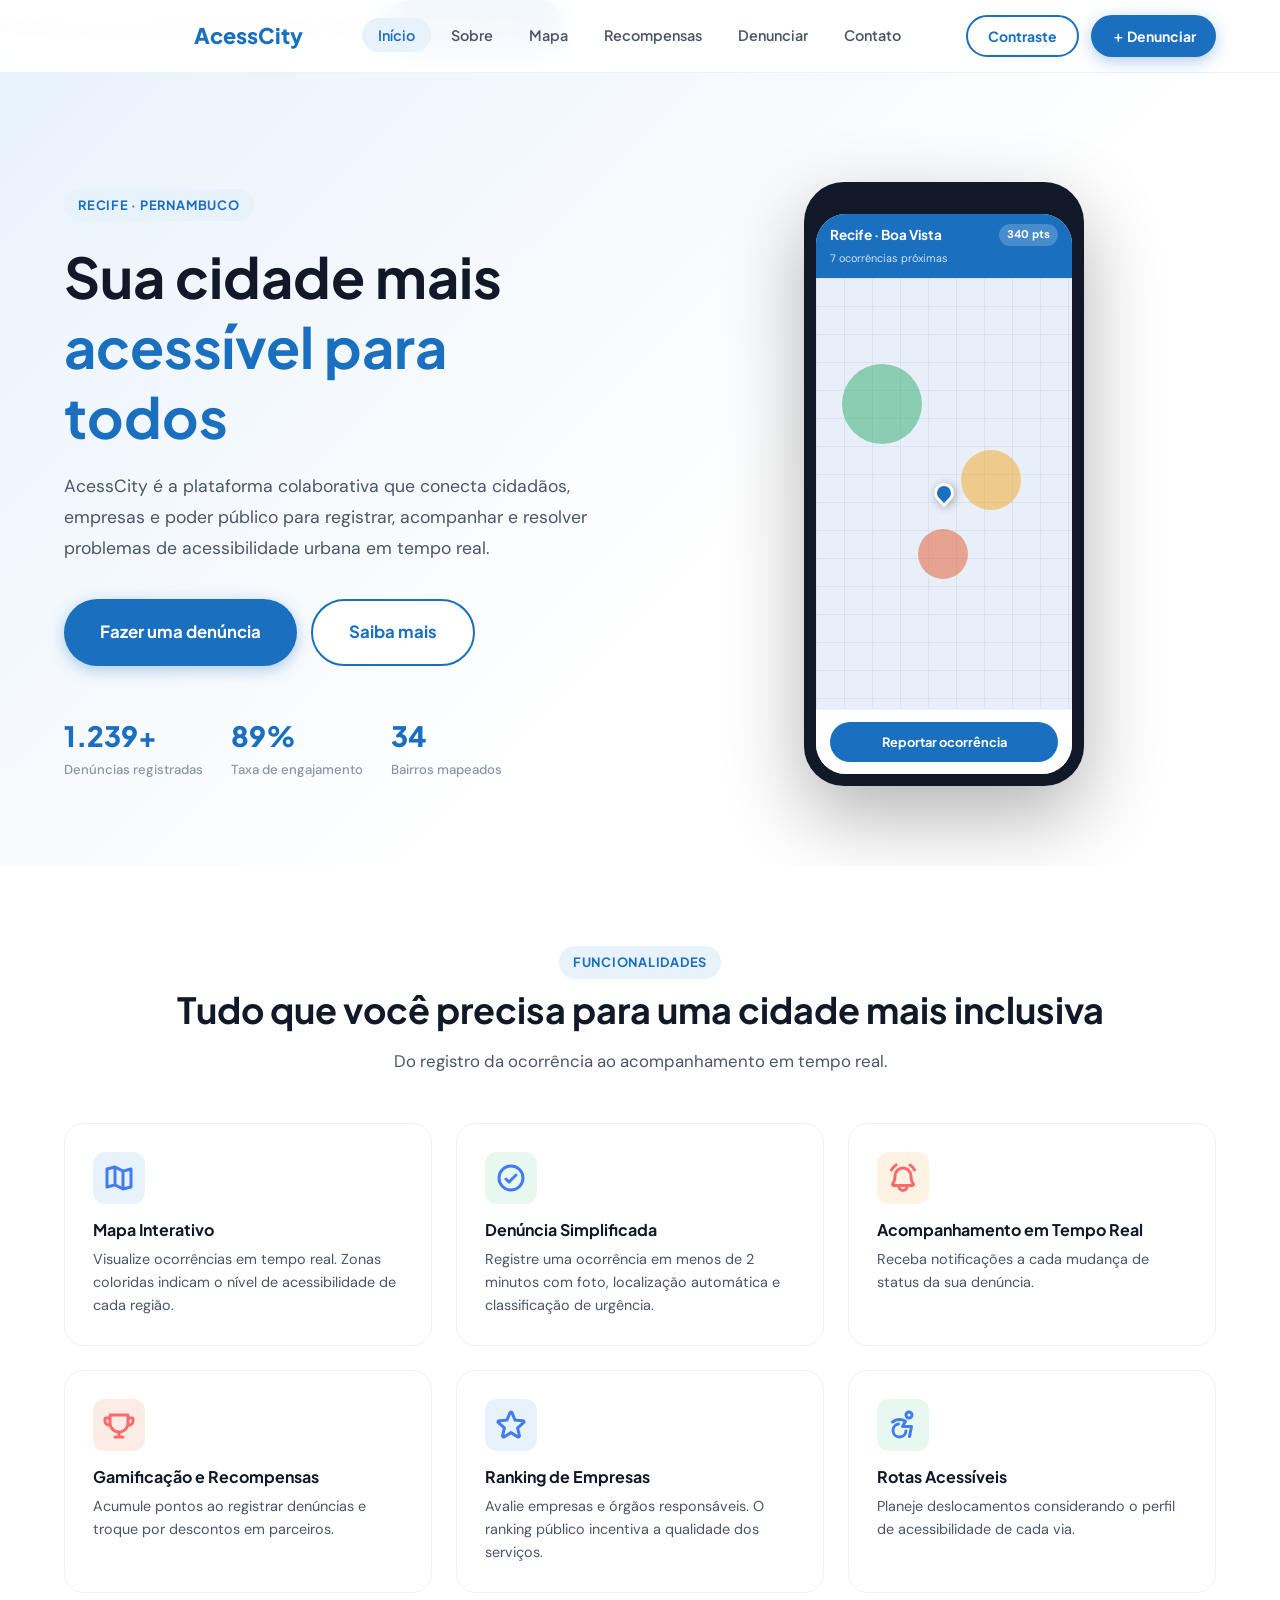
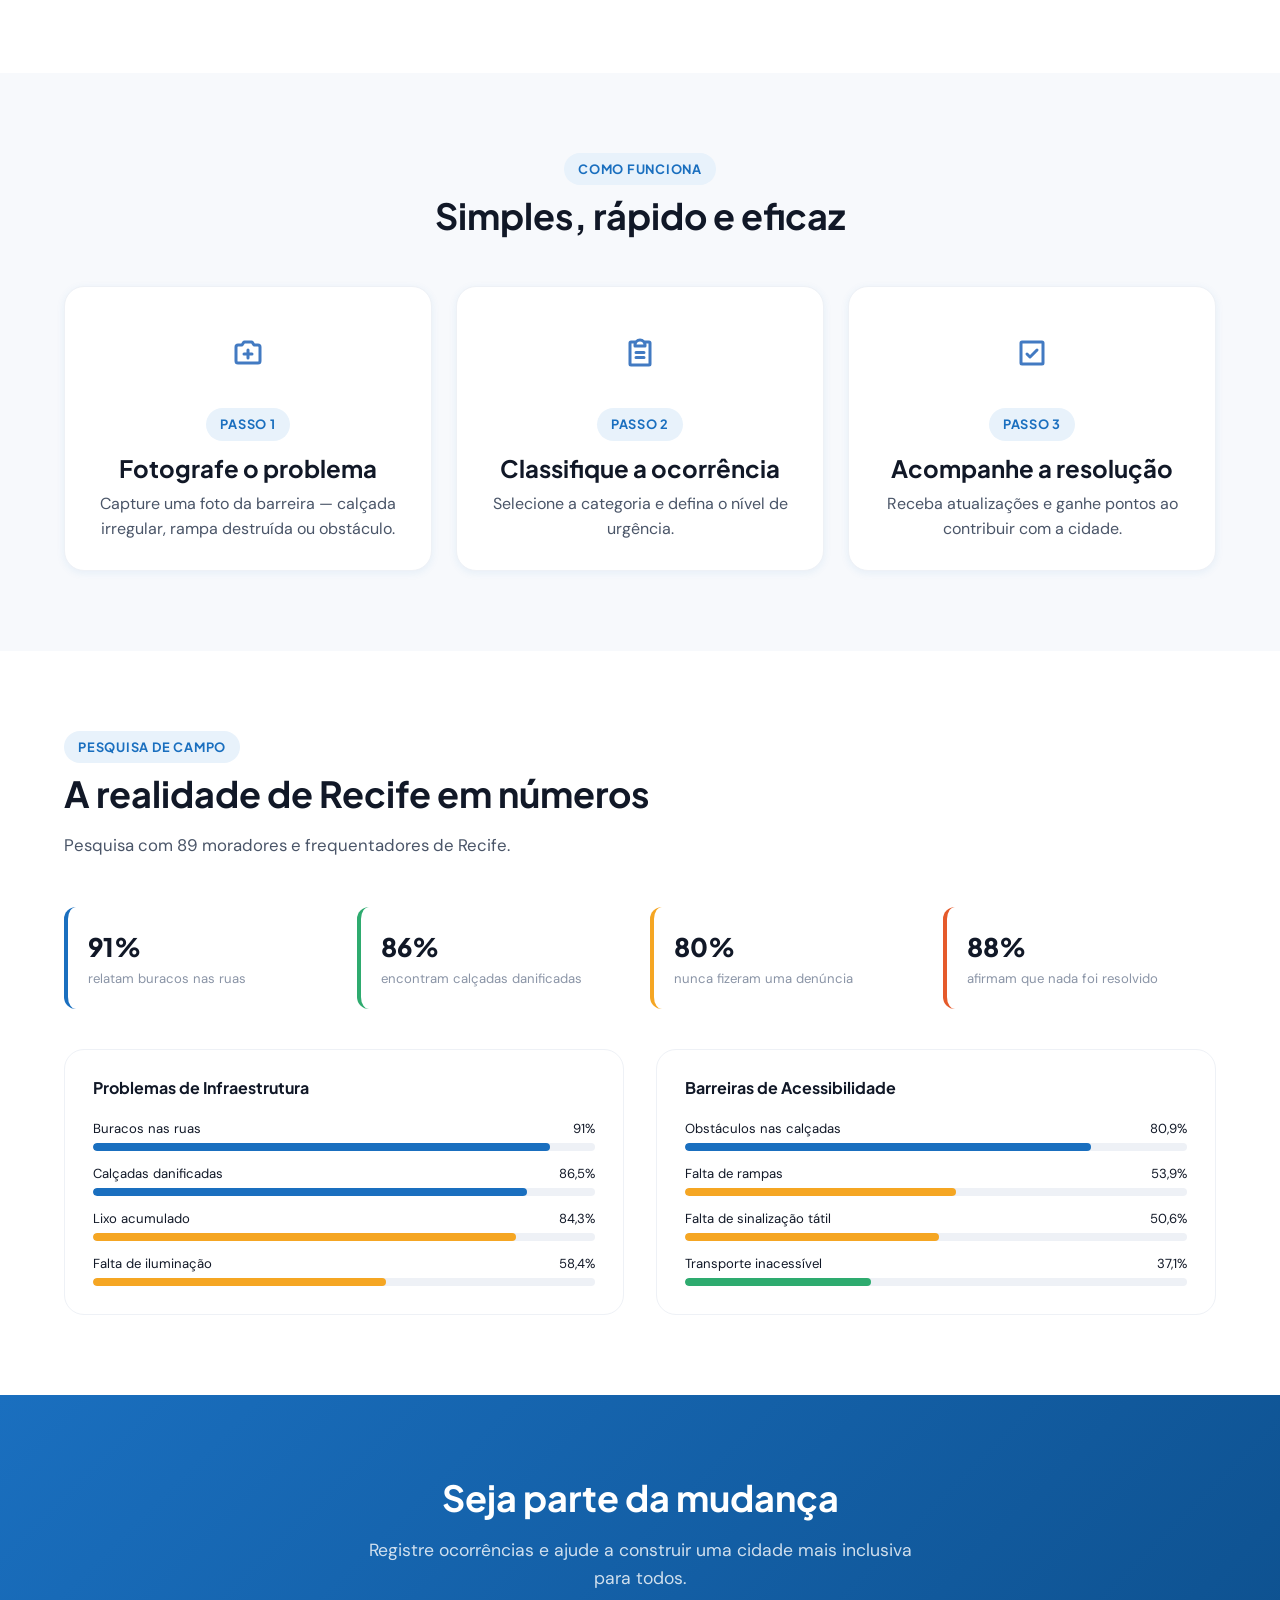
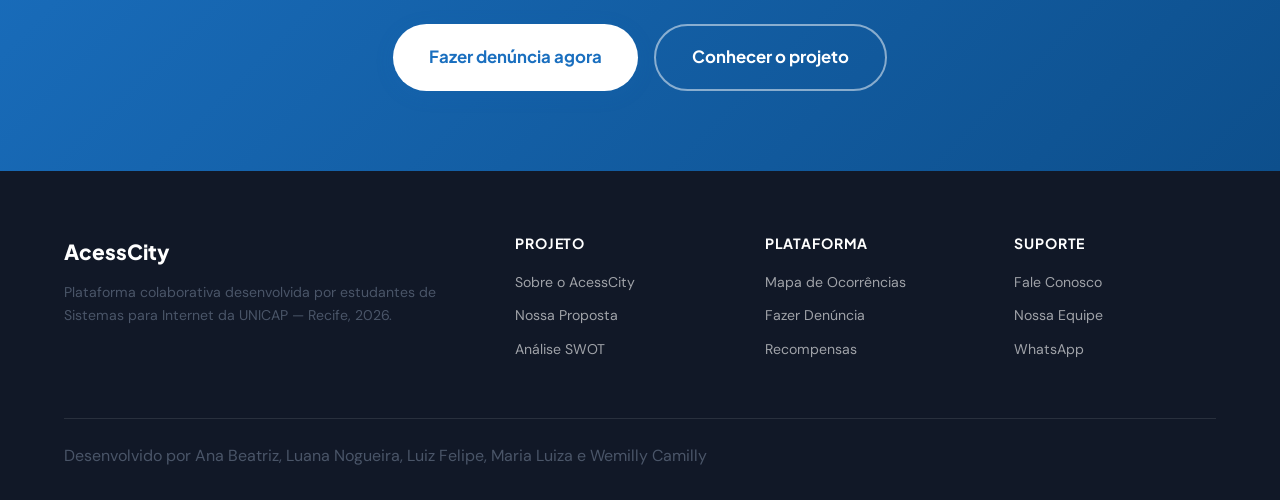
==== index.html @ bc9065c1 "Add files via upload" ====
<!DOCTYPE html>
<html lang="pt-BR">
<head>
  <meta charset="UTF-8" />
  <meta name="viewport" content="width=device-width, initial-scale=1.0" />
  <title>AcessCity – Acessibilidade Urbana Colaborativa</title>
  <link rel="stylesheet" href="style.css" />
</head>
<body>

<nav class="navbar">
  <div class="container navbar-inner">
    <a href="index.html" class="navbar-logo">
    <div class="logo-icon">
        <img src="imagens/logo.png" alt="Logo AcessCity">
    </div>
    AcessCity<span class="accent"></span>
</a>
    <ul class="navbar-nav">
      <li><a href="index.html" class="active">Início</a></li>
      <li><a href="sobre.html">Sobre</a></li>
      <li><a href="mapa.html">Mapa</a></li>
      <li><a href="recompensas.html">Recompensas</a></li>
      <li><a href="denuncia.html">Denunciar</a></li>
      <li><a href="contato.html">Contato</a></li>
    </ul>
    <div class="navbar-actions">
      <button id="btn-contraste" class="btn btn-secondary btn-sm">Contraste</button>
      <a href="denuncia.html" class="btn btn-primary btn-sm">＋ Denunciar</a>
    </div>
    <button class="navbar-toggle" aria-label="Abrir menu">
      <span></span><span></span><span></span>
    </button>
  </div>
</nav>

<nav class="mobile-menu">
  <a href="index.html"> Início</a>
  <a href="sobre.html">Sobre</a>
  <a href="mapa.html">Mapa</a>
  <a href="recompensas.html">Recompensas</a>
  <a href="denuncia.html">Denunciar</a>
  <a href="contato.html">Contato</a>
  <a href="denuncia.html" class="btn btn-primary">Denunciar agora</a>
</nav>

<main>

<!-- HERO -->
<section class="hero">
  <div class="container">
    <div class="hero-grid">
      <div class="hero-content animate-in">
        <span class="badge">Recife · Pernambuco</span>
        <h1>Sua cidade mais<br/><span class="highlight">acessível para todos</span></h1>
        <p>AcessCity é a plataforma colaborativa que conecta cidadãos, empresas e poder público para registrar, acompanhar e resolver problemas de acessibilidade urbana em tempo real.</p>
        <div class="hero-actions">
          <a href="denuncia.html" class="btn btn-primary btn-lg">Fazer uma denúncia</a>
          <a href="sobre.html" class="btn btn-secondary btn-lg">Saiba mais</a>
        </div>
        <div class="hero-stats">
          <div class="hero-stat">
            <div class="number" data-count="1240" data-suffix="+">0</div>
            <div class="label">Denúncias registradas</div>
          </div>
          <div class="hero-stat">
            <div class="number" data-count="89" data-suffix="%">0</div>
            <div class="label">Taxa de engajamento</div>
          </div>
          <div class="hero-stat">
            <div class="number" data-count="34">0</div>
            <div class="label">Bairros mapeados</div>
          </div>
        </div>
      </div>

      <div class="hero-visual animate-in delay-2">
        <div class="phone-mockup">
          <div class="phone-notch"></div>
          <div class="phone-screen">
            <div class="app-screen">
              <div class="app-topbar">
                <div class="app-topbar-row">
                  <span class="city"> Recife · Boa Vista</span>
                  <span class="app-points"> 340 pts</span>
                </div>
                <div style="font-size:0.68rem;opacity:0.8;margin-top:4px">7 ocorrências próximas</div>
              </div>
              <div class="app-map">
                <div class="map-grid"></div>
                <div class="map-zone zone-verde"></div>
                <div class="map-zone zone-ambar"></div>
                <div class="map-zone zone-laranja"></div>
                <div class="map-pin"></div>
              </div>
              <div class="app-bottom">
                <div class="report-btn-mini"> Reportar ocorrência</div>
              </div>
            </div>
          </div>
    </div>
  </div>
</section>

<!-- FUNCIONALIDADES -->
<section class="section">
  <div class="container">
    <div class="section-heading text-center">
      <span class="badge">Funcionalidades</span>
      <h2>Tudo que você precisa para uma cidade mais inclusiva</h2>
      <p>Do registro da ocorrência ao acompanhamento em tempo real.</p>
    </div>
    <div class="features-grid">
      <div class="feature-card">
        <div class="feature-icon"><svg xmlns="http://www.w3.org/2000/svg" width="32" height="32" fill="#427cf0" viewBox="0 0 256 256"><path d="M231.38,46.54a12,12,0,0,0-10.29-2.18L161.4,59.28l-60-30a12,12,0,0,0-8.28-.91l-64,16A12,12,0,0,0,20,56V200a12,12,0,0,0,14.91,11.64L94.6,196.72l60,30a12,12,0,0,0,8.28.91l64-16A12,12,0,0,0,236,200V56A12,12,0,0,0,231.38,46.54ZM108,59.42l40,20V196.58l-40-20Zm-64,6,40-10V174.63l-40,10ZM212,190.63l-40,10V81.37l40-10Z"></path></svg></div>
        <h4>Mapa Interativo</h4>
        <p>Visualize ocorrências em tempo real. Zonas coloridas indicam o nível de acessibilidade de cada região.</p>
      </div>
      <div class="feature-card">
        <div class="feature-icon verde"><svg xmlns="http://www.w3.org/2000/svg" width="32" height="32" fill="#427cf0" viewBox="0 0 256 256"><path d="M176.49,95.51a12,12,0,0,1,0,17l-56,56a12,12,0,0,1-17,0l-24-24a12,12,0,1,1,17-17L112,143l47.51-47.52A12,12,0,0,1,176.49,95.51ZM236,128A108,108,0,1,1,128,20,108.12,108.12,0,0,1,236,128Zm-24,0a84,84,0,1,0-84,84A84.09,84.09,0,0,0,212,128Z"></path></svg></div>
        <h4>Denúncia Simplificada</h4>
        <p>Registre uma ocorrência em menos de 2 minutos com foto, localização automática e classificação de urgência.</p>
      </div>
      <div class="feature-card">
        <div class="feature-icon ambar"><svg xmlns="http://www.w3.org/2000/svg" width="32" height="32" fill="#fb6a6a" viewBox="0 0 256 256"><path d="M225.81,74.65A11.86,11.86,0,0,1,220.3,76a12,12,0,0,1-10.67-6.47,90.1,90.1,0,0,0-32-35.38,12,12,0,1,1,12.8-20.29,115.25,115.25,0,0,1,40.54,44.62A12,12,0,0,1,225.81,74.65ZM46.37,69.53a90.1,90.1,0,0,1,32-35.38A12,12,0,1,0,65.6,13.86,115.25,115.25,0,0,0,25.06,58.48a12,12,0,0,0,5.13,16.17A11.86,11.86,0,0,0,35.7,76,12,12,0,0,0,46.37,69.53Zm173.51,98.35A20,20,0,0,1,204,200H171.81a44,44,0,0,1-87.62,0H52a20,20,0,0,1-15.91-32.12c7.17-9.33,15.73-26.62,15.88-55.94A76,76,0,0,1,204,112C204.15,141.26,212.71,158.55,219.88,167.88ZM147.6,200H108.4a20,20,0,0,0,39.2,0Zm48.74-24c-8.16-13-16.19-33.57-16.34-63.94A52,52,0,1,0,76,112c-.15,30.42-8.18,51-16.34,64Z"></path></svg></path></svg></div>
        <h4>Acompanhamento em Tempo Real</h4>
        <p>Receba notificações a cada mudança de status da sua denúncia.</p>
      </div>
      <div class="feature-card">
        <div class="feature-icon laranja"><svg xmlns="http://www.w3.org/2000/svg" width="32" height="32" fill="#fb6a6a" viewBox="0 0 256 256"><path d="M232,60H212V48a12,12,0,0,0-12-12H56A12,12,0,0,0,44,48V60H24A20,20,0,0,0,4,80V96a44.05,44.05,0,0,0,44,44h.77A84.18,84.18,0,0,0,116,195.15V212H96a12,12,0,0,0,0,24h64a12,12,0,0,0,0-24H140V195.11c30.94-4.51,56.53-26.2,67-55.11h1a44.05,44.05,0,0,0,44-44V80A20,20,0,0,0,232,60ZM28,96V84H44v28c0,1.21,0,2.41.09,3.61A20,20,0,0,1,28,96Zm160,15.1c0,33.33-26.71,60.65-59.54,60.9A60,60,0,0,1,68,112V60H188ZM228,96a20,20,0,0,1-16.12,19.62c.08-1.5.12-3,.12-4.52V84h16Z"></path></svg></div>
        <h4>Gamificação e Recompensas</h4>
        <p>Acumule pontos ao registrar denúncias e troque por descontos em parceiros.</p>
      </div>
      <div class="feature-card">
        <div class="feature-icon"><svg xmlns="http://www.w3.org/2000/svg" width="32" height="32" fill="#427cf0" viewBox="0 0 256 256"><path d="M243,96a20.33,20.33,0,0,0-17.74-14l-56.59-4.57L146.83,24.62a20.36,20.36,0,0,0-37.66,0L87.35,77.44,30.76,82A20.45,20.45,0,0,0,19.1,117.88l43.18,37.24-13.2,55.7A20.37,20.37,0,0,0,79.57,233L128,203.19,176.43,233a20.39,20.39,0,0,0,30.49-22.15l-13.2-55.7,43.18-37.24A20.43,20.43,0,0,0,243,96ZM172.53,141.7a12,12,0,0,0-3.84,11.86L181.58,208l-47.29-29.08a12,12,0,0,0-12.58,0L74.42,208l12.89-54.4a12,12,0,0,0-3.84-11.86L41.2,105.24l55.4-4.47a12,12,0,0,0,10.13-7.38L128,41.89l21.27,51.5a12,12,0,0,0,10.13,7.38l55.4,4.47Z"></path></svg></div>
        <h4>Ranking de Empresas</h4>
        <p>Avalie empresas e órgãos responsáveis. O ranking público incentiva a qualidade dos serviços.</p>
      </div>
      <div class="feature-card">
        <div class="feature-icon verde"><svg xmlns="http://www.w3.org/2000/svg" width="32" height="32" fill="#427cf0" viewBox="0 0 256 256"><path d="M176,84a36,36,0,1,0-36-36A36,36,0,0,0,176,84Zm0-48a12,12,0,1,1-12,12A12,12,0,0,1,176,36Zm29.28,96.39a12,12,0,0,1,2.49,10l-16,80A12,12,0,0,1,180,232a11.87,11.87,0,0,1-2.36-.23,12,12,0,0,1-9.42-14.12L181.36,152H124a12,12,0,0,1-10.4-18l17.92-31.2a76.1,76.1,0,0,0-79.88,10.55A12,12,0,0,1,36.36,94.86a100,100,0,0,1,118.19-6.68,12,12,0,0,1,3.85,16L144.74,128H196A12,12,0,0,1,205.28,132.39Zm-41.47,44.52a64,64,0,1,1-73.64-68.16,12,12,0,0,1,3.66,23.72,40,40,0,1,0,46.05,42.62,12,12,0,1,1,23.93,1.82Z"></path></svg></div>
        <h4>Rotas Acessíveis</h4>
        <p>Planeje deslocamentos considerando o perfil de acessibilidade de cada via.</p>
      </div>
    </div>
  </div>
</section>

<!-- COMO FUNCIONA -->
<section class="section" style="background:var(--cinza-100)">
  <div class="container">
    <div class="section-heading text-center">
      <span class="badge">Como funciona</span>
      <h2>Simples, rápido e eficaz</h2>
    </div>
    <div class="features-grid">
      <div class="card text-center">
        <div style="font-size:3rem;margin-bottom:16px"><svg xmlns="http://www.w3.org/2000/svg" width="32" height="32" fill="#427ac2" viewBox="0 0 256 256"><path d="M172,136a12,12,0,0,1-12,12H140v20a12,12,0,0,1-24,0V148H96a12,12,0,0,1,0-24h20V104a12,12,0,0,1,24,0v20h20A12,12,0,0,1,172,136Zm64-56V192a28,28,0,0,1-28,28H48a28,28,0,0,1-28-28V80A28,28,0,0,1,48,52H73.58L83.64,36.91A20,20,0,0,1,100.28,28h55.44a20,20,0,0,1,16.64,8.91L182.42,52H208A28,28,0,0,1,236,80Zm-24,0a4,4,0,0,0-4-4H176a12,12,0,0,1-10-5.34L153.58,52H102.42L90,70.66A12,12,0,0,1,80,76H48a4,4,0,0,0-4,4V192a4,4,0,0,0,4,4H208a4,4,0,0,0,4-4Z"></path></svg></div>
        <div class="badge" style="margin-bottom:12px">Passo 1</div>
        <h3>Fotografe o problema</h3>
        <p style="margin-top:8px">Capture uma foto da barreira — calçada irregular, rampa destruída ou obstáculo.</p>
      </div>
      <div class="card text-center">
        <div style="font-size:3rem;margin-bottom:16px"><svg xmlns="http://www.w3.org/2000/svg" width="32" height="32" fill="#427ac2" viewBox="0 0 256 256"><path d="M172,164a12,12,0,0,1-12,12H96a12,12,0,0,1,0-24h64A12,12,0,0,1,172,164Zm-12-52H96a12,12,0,0,0,0,24h64a12,12,0,0,0,0-24Zm60-64V216a20,20,0,0,1-20,20H56a20,20,0,0,1-20-20V48A20,20,0,0,1,56,28H90.53a51.88,51.88,0,0,1,74.94,0H200A20,20,0,0,1,220,48ZM100.29,60h55.42a28,28,0,0,0-55.42,0ZM196,52H178.59A52.13,52.13,0,0,1,180,64v8a12,12,0,0,1-12,12H88A12,12,0,0,1,76,72V64a52.13,52.13,0,0,1,1.41-12H60V212H196Z"></path></svg></div>
        <div class="badge" style="margin-bottom:12px">Passo 2</div>
        <h3>Classifique a ocorrência</h3>
        <p style="margin-top:8px">Selecione a categoria e defina o nível de urgência.</p>
      </div>
      <div class="card text-center">
        <div style="font-size:3rem;margin-bottom:16px"><svg xmlns="http://www.w3.org/2000/svg" width="32" height="32" fill="#427ac2" viewBox="0 0 256 256"><path d="M79.51,144.49a12,12,0,1,1,17-17L112,143l47.51-47.52a12,12,0,0,1,17,17l-56,56a12,12,0,0,1-17,0ZM228,48V208a20,20,0,0,1-20,20H48a20,20,0,0,1-20-20V48A20,20,0,0,1,48,28H208A20,20,0,0,1,228,48Zm-24,4H52V204H204Z"></path></svg></div>
        <div class="badge" style="margin-bottom:12px">Passo 3</div>
        <h3>Acompanhe a resolução</h3>
        <p style="margin-top:8px">Receba atualizações e ganhe pontos ao contribuir com a cidade.</p>
      </div>
    </div>
  </div>
</section>

<!-- ESTATÍSTICAS -->
<section class="section">
  <div class="container">
    <div class="section-heading">
      <span class="badge">Pesquisa de Campo</span>
      <h2>A realidade de Recife em números</h2>
      <p>Pesquisa com 89 moradores e frequentadores de Recife.</p>
    </div>
    <div style="display:grid;grid-template-columns:repeat(4,1fr);gap:20px;margin-bottom:40px">
      <div class="stat-card"><div class="num" data-count="91" data-suffix="%">0%</div><div class="desc">relatam buracos nas ruas</div></div>
      <div class="stat-card verde"><div class="num" data-count="86" data-suffix="%">0%</div><div class="desc">encontram calçadas danificadas</div></div>
      <div class="stat-card ambar"><div class="num" data-count="80" data-suffix="%">0%</div><div class="desc">nunca fizeram uma denúncia</div></div>
      <div class="stat-card laranja"><div class="num" data-count="88" data-suffix="%">0%</div><div class="desc">afirmam que nada foi resolvido</div></div>
    </div>
    <div class="dados-grid">
      <div class="dados-card">
        <h4>Problemas de Infraestrutura</h4>
        <div class="bar-chart">
          <div class="bar-item"><div class="bar-label"><span>Buracos nas ruas</span><span>91%</span></div><div class="progress-bar"><div class="progress-fill" data-width="91%" style="width:0"></div></div></div>
          <div class="bar-item"><div class="bar-label"><span>Calçadas danificadas</span><span>86,5%</span></div><div class="progress-bar"><div class="progress-fill" data-width="86.5%" style="width:0"></div></div></div>
          <div class="bar-item"><div class="bar-label"><span>Lixo acumulado</span><span>84,3%</span></div><div class="progress-bar"><div class="progress-fill progress-fill-ambar" data-width="84.3%" style="width:0"></div></div></div>
          <div class="bar-item"><div class="bar-label"><span>Falta de iluminação</span><span>58,4%</span></div><div class="progress-bar"><div class="progress-fill progress-fill-ambar" data-width="58.4%" style="width:0"></div></div></div>
        </div>
      </div>
      <div class="dados-card">
        <h4>Barreiras de Acessibilidade</h4>
        <div class="bar-chart">
          <div class="bar-item"><div class="bar-label"><span>Obstáculos nas calçadas</span><span>80,9%</span></div><div class="progress-bar"><div class="progress-fill" data-width="80.9%" style="width:0"></div></div></div>
          <div class="bar-item"><div class="bar-label"><span>Falta de rampas</span><span>53,9%</span></div><div class="progress-bar"><div class="progress-fill progress-fill-ambar" data-width="53.9%" style="width:0"></div></div></div>
          <div class="bar-item"><div class="bar-label"><span>Falta de sinalização tátil</span><span>50,6%</span></div><div class="progress-bar"><div class="progress-fill progress-fill-ambar" data-width="50.6%" style="width:0"></div></div></div>
          <div class="bar-item"><div class="bar-label"><span>Transporte inacessível</span><span>37,1%</span></div><div class="progress-bar"><div class="progress-fill progress-fill-verde" data-width="37.1%" style="width:0"></div></div></div>
        </div>
      </div>
    </div>
  </div>
</section>


<!-- CTA -->
<section class="section" style="background:linear-gradient(135deg,var(--azul-primario),var(--azul-escuro));color:var(--branco)">
  <div class="container text-center">
    <h2 style="color:var(--branco);margin-bottom:16px">Seja parte da mudança</h2>
    <p style="color:rgba(255,255,255,0.8);font-size:1.1rem;max-width:560px;margin:0 auto 32px">Registre ocorrências e ajude a construir uma cidade mais inclusiva para todos.</p>
    <div style="display:flex;gap:16px;justify-content:center;flex-wrap:wrap">
      <a href="denuncia.html" class="btn btn-white btn-lg">Fazer denúncia agora</a>
      <a href="sobre.html" class="btn btn-lg" style="border:2px solid rgba(255,255,255,0.5);color:var(--branco)">Conhecer o projeto</a>
    </div>
  </div>
</section>

</main>

<footer class="footer">
  <div class="container">
    <div class="footer-grid">
     <div class="footer-brand">
  <div class="footer-logo">
    AcessCity
  </div>
  <p>Plataforma colaborativa desenvolvida por estudantes de Sistemas para Internet da UNICAP — Recife, 2026.</p>
</div>
      <nav class="footer-col"><h5>Projeto</h5><ul>
        <li><a href="sobre.html">Sobre o AcessCity</a></li>
        <li><a href="sobre.html#proposta">Nossa Proposta</a></li>
        <li><a href="sobre.html#swot">Análise SWOT</a></li>
      </ul></nav>
      <nav class="footer-col"><h5>Plataforma</h5><ul>
        <li><a href="mapa.html">Mapa de Ocorrências</a></li>
        <li><a href="denuncia.html">Fazer Denúncia</a></li>
        <li><a href="recompensas.html">Recompensas</a></li>
      </ul></nav>
      <nav class="footer-col"><h5>Suporte</h5><ul>
        <li><a href="contato.html">Fale Conosco</a></li>
        <li><a href="contato.html#equipe">Nossa Equipe</a></li>
        <li><a href="https://wa.me/5581999999999" target="_blank">WhatsApp</a></li>
      </ul></nav>
    </div>
    <div class="footer-bottom">
          <p>Desenvolvido por Ana Beatriz, Luana Nogueira, Luiz Felipe, Maria Luiza e Wemilly Camilly</p>
    </div>
  </div>
</footer>

<button class="scroll-top">↑</button>
<script src="script.js"></script>
</body>
</html>
---- style.css ----
/* AcessCity */

@import url('https://fonts.googleapis.com/css2?family=Plus+Jakarta+Sans:wght@400;500;600;700;800&family=DM+Sans:wght@400;500;600&display=swap');

:root {
  --azul-primario: #1A6FBF;
  --azul-escuro: #0D4F8C;
  --azul-claro: #3B8FD9;
  --azul-suave: #E8F2FB;
  --verde: #2EAB6F;
  --verde-claro: #E8F7F0;
  --ambar: #F5A623;
  --ambar-claro: #FEF3E2;
  --laranja: #E55A2B;
  --laranja-claro: #FDECE6;
  --vermelho: #D63B3B;
  --branco: #FFFFFF;
  --cinza-100: #F7F9FC;
  --cinza-200: #EEF1F6;
  --cinza-300: #D8DDE7;
  --cinza-500: #8A94A6;
  --cinza-700: #4A5568;
  --preto: #111827;
  --fonte-titulo: 'Plus Jakarta Sans', sans-serif;
  --fonte-corpo: 'DM Sans', sans-serif;
  --sombra-sm: 0 2px 8px rgba(26,111,191,0.08);
  --sombra-md: 0 4px 20px rgba(26,111,191,0.12);
  --sombra-lg: 0 8px 40px rgba(26,111,191,0.16);
  --radius-sm: 8px;
  --radius-md: 12px;
  --radius-lg: 20px;
  --radius-xl: 28px;
  --radius-full: 9999px;
  --trans: 0.25s cubic-bezier(0.4,0,0.2,1);
}

*, *::before, *::after { margin: 0; padding: 0; box-sizing: border-box; }
html { scroll-behavior: smooth; font-size: 16px; }
body { font-family: var(--fonte-corpo); color: var(--preto); background: var(--branco); line-height: 1.6; overflow-x: hidden; }
a { text-decoration: none; color: inherit; }
ul, ol { list-style: none; }
img { max-width: 100%; display: block; }
button { cursor: pointer; font-family: inherit; border: none; background: none; }
input, textarea, select { font-family: inherit; }

.container { width: 100%; max-width: 1200px; margin: 0 auto; padding: 0 24px; }
.section { padding: 80px 0; }
.text-center { text-align: center; }

h1,h2,h3,h4,h5 { font-family: var(--fonte-titulo); font-weight: 700; line-height: 1.25; }
h1 { font-size: clamp(2rem, 5vw, 3.5rem); }
h2 { font-size: clamp(1.5rem, 3vw, 2.25rem); }
h3 { font-size: clamp(1.1rem, 2vw, 1.5rem); }
p { font-size: 1rem; color: var(--cinza-700); }

.badge {
  display: inline-flex; align-items: center; gap: 6px;
  padding: 6px 14px;
  background: var(--azul-suave); color: var(--azul-primario);
  font-family: var(--fonte-titulo); font-size: 0.8rem; font-weight: 700;
  border-radius: var(--radius-full);
  text-transform: uppercase; letter-spacing: 0.06em;
}

/* ── BOTÕES ── */
.btn {
  display: inline-flex; align-items: center; justify-content: center; gap: 8px;
  padding: 14px 28px;
  font-family: var(--fonte-titulo); font-size: 0.95rem; font-weight: 700;
  border-radius: var(--radius-full);
  transition: var(--trans);
  position: relative; overflow: hidden;
}
.btn:active { transform: scale(0.97); }

.btn-primary { background: var(--azul-primario); color: var(--branco); box-shadow: 0 4px 16px rgba(26,111,191,0.35); }
.btn-primary:hover { background: var(--azul-escuro); box-shadow: 0 6px 24px rgba(26,111,191,0.45); transform: translateY(-2px); }
.btn-secondary { background: var(--branco); color: var(--azul-primario); border: 2px solid var(--azul-primario); }
.btn-secondary:hover { background: var(--azul-suave); transform: translateY(-2px); }
.btn-white { background: var(--branco); color: var(--azul-primario); box-shadow: var(--sombra-md); }
.btn-white:hover { background: var(--azul-suave); transform: translateY(-2px); }
.btn-sm { padding: 10px 20px; font-size: 0.875rem; }
.btn-lg { padding: 18px 36px; font-size: 1.05rem; }

/* ── CARDS ── */
.card {
  background: var(--branco); border-radius: var(--radius-lg);
  border: 1.5px solid var(--cinza-200); box-shadow: var(--sombra-sm);
  padding: 28px; transition: var(--trans);
}
.card:hover { border-color: var(--azul-claro); box-shadow: var(--sombra-md); transform: translateY(-4px); }

/* ── STATUS BADGES ── */
.status-badge { display: inline-flex; align-items: center; gap: 6px; padding: 4px 12px; border-radius: var(--radius-full); font-size: 0.8rem; font-weight: 600; }
.status-verde { background: var(--verde-claro); color: var(--verde); }
.status-ambar { background: var(--ambar-claro); color: var(--ambar); }
.status-laranja { background: var(--laranja-claro); color: var(--laranja); }
.status-azul { background: var(--azul-suave); color: var(--azul-primario); }

/* ── PROGRESS BAR ── */
.progress-bar { height: 8px; background: var(--cinza-200); border-radius: var(--radius-full); overflow: hidden; }
.progress-fill { height: 100%; background: var(--azul-primario); border-radius: var(--radius-full); transition: width 1s ease; }
.progress-fill-verde { background: var(--verde); }
.progress-fill-ambar { background: var(--ambar); }

.section-heading { margin-bottom: 48px; }
.section-heading h2 { margin: 8px 0 16px; }
.section-heading p { font-size: 1.05rem; max-width: 600px; }
.section-heading.text-center p { margin: 0 auto; }

.divider { height: 2px; background: var(--cinza-200); border-radius: var(--radius-full); margin: 32px 0; }

/* ── NAVBAR ── */
.navbar {
  position: fixed; top: 0; left: 0; right: 0; z-index: 1000;
  background: rgba(255,255,255,0.95); backdrop-filter: blur(12px);
  border-bottom: 1.5px solid var(--cinza-200); transition: var(--trans);
}
.navbar.scrolled { box-shadow: var(--sombra-md); }
.navbar-inner { display: flex; align-items: center; justify-content: space-between; height: 72px; }
.navbar-logo { display: flex; align-items: center; gap: 10px; font-family: var(--fonte-titulo); font-size: 1.35rem; font-weight: 800; color: var(--azul-primario); }
.navbar-logo .logo-icon { width: 120px; height: 120px; background: none; border-radius: 0; display: flex; align-items: center; justify-content: center; color: var(--branco); font-size: 1.1rem; }
.navbar-nav { display: flex; align-items: center; gap: 4px; }
.navbar-nav a { padding: 8px 16px; font-family: var(--fonte-titulo); font-size: 0.9rem; font-weight: 600; color: var(--cinza-700); border-radius: var(--radius-full); transition: var(--trans); }
.navbar-nav a:hover, .navbar-nav a.active { background: var(--azul-suave); color: var(--azul-primario); }
.navbar-actions { display: flex; align-items: center; gap: 12px; }
.navbar-toggle { display: none; flex-direction: column; gap: 5px; padding: 8px; cursor: pointer; }
.navbar-toggle span { width: 24px; height: 2px; background: var(--cinza-700); border-radius: 2px; transition: var(--trans); }

/* ── HERO ── */
.hero {
  padding-top: 130px; padding-bottom: 80px;
  background: linear-gradient(135deg, var(--azul-suave) 0%, var(--branco) 60%);
  position: relative; overflow: hidden;
}
.hero-grid { display: grid; grid-template-columns: 1fr 1fr; gap: 64px; align-items: center; }
.hero-content .badge { margin-bottom: 20px; }
.hero-content h1 { margin-bottom: 20px; }
.hero-content h1 .highlight { color: var(--azul-primario); }
.hero-content p { font-size: 1.1rem; line-height: 1.75; margin-bottom: 36px; }
.hero-actions { display: flex; gap: 14px; flex-wrap: wrap; }
.hero-stats { display: flex; gap: 28px; margin-top: 48px; }
.hero-stat .number { font-family: var(--fonte-titulo); font-size: 1.75rem; font-weight: 800; color: var(--azul-primario); }
.hero-stat .label { font-size: 0.82rem; color: var(--cinza-500); font-weight: 500; }
.hero-visual { display: flex; justify-content: center; position: relative; }

/* ── PHONE MOCKUP ── */
.phone-mockup { width: 280px; background: var(--preto); border-radius: 40px; padding: 12px; box-shadow: 0 30px 80px rgba(0,0,0,0.3); }
.phone-screen { background: var(--cinza-100); border-radius: 30px; overflow: hidden; height: 560px; }
.phone-notch { width: 80px; height: 20px; background: var(--preto); border-radius: 0 0 14px 14px; margin: 0 auto; }
.app-screen { height: 100%; display: flex; flex-direction: column; }
.app-topbar { background: var(--azul-primario); padding: 10px 14px; color: var(--branco); }
.app-topbar-row { display: flex; justify-content: space-between; align-items: center; font-size: 0.7rem; }
.app-topbar .city { font-family: var(--fonte-titulo); font-weight: 700; font-size: 0.85rem; }
.app-points { background: rgba(255,255,255,0.2); border-radius: var(--radius-full); padding: 2px 8px; font-size: 0.7rem; font-weight: 700; }
.app-map { flex: 1; background: #e8eff8; position: relative; overflow: hidden; }
.map-grid { position: absolute; inset: 0; background-image: linear-gradient(rgba(200,215,235,0.5) 1px, transparent 1px), linear-gradient(90deg, rgba(200,215,235,0.5) 1px, transparent 1px); background-size: 28px 28px; }
.map-zone { position: absolute; border-radius: 50%; opacity: 0.5; }
.zone-verde { background: var(--verde); width: 80px; height: 80px; top: 20%; left: 10%; }
.zone-ambar { background: var(--ambar); width: 60px; height: 60px; top: 40%; right: 20%; }
.zone-laranja { background: var(--laranja); width: 50px; height: 50px; bottom: 30%; left: 40%; }
.map-pin { position: absolute; top: 50%; left: 50%; transform: translate(-50%,-50%) rotate(-45deg); width: 20px; height: 20px; background: var(--azul-primario); border-radius: 50% 50% 50% 0; border: 3px solid var(--branco); box-shadow: 0 2px 8px rgba(0,0,0,0.3); }
.app-bottom { background: var(--branco); padding: 12px 14px; border-top: 1px solid var(--cinza-200); }
.report-btn-mini { width: 100%; background: var(--azul-primario); color: var(--branco); border-radius: var(--radius-full); padding: 10px; font-family: var(--fonte-titulo); font-size: 0.8rem; font-weight: 700; text-align: center; display: flex; align-items: center; justify-content: center; gap: 6px; }

.float-badge { position: absolute; background: var(--branco); border-radius: var(--radius-md); padding: 10px 14px; box-shadow: var(--sombra-md); font-size: 0.78rem; font-weight: 600; display: flex; align-items: center; gap: 8px; white-space: nowrap; animation: float 3s ease-in-out infinite; }
.float-badge-1 { top: 60px; right: -120px; }
.float-badge-2 { bottom: 140px; left: -130px; animation-delay: 1s; }
.float-badge-3 { top: 200px; right: -110px; animation-delay: 2s; }
@keyframes float { 0%,100% { transform: translateY(0); } 50% { transform: translateY(-8px); } }

/* ── FEATURES GRID ── */
.features-grid { display: grid; grid-template-columns: repeat(3, 1fr); gap: 24px; margin-top: 48px; }
.feature-card { background: var(--branco); border-radius: var(--radius-lg); padding: 28px; border: 1.5px solid var(--cinza-200); transition: var(--trans); position: relative; overflow: hidden; }
.feature-card::before { content: ''; position: absolute; top: 0; left: 0; right: 0; height: 3px; background: var(--azul-primario); transform: scaleX(0); transition: var(--trans); transform-origin: left; }
.feature-card:hover { border-color: var(--azul-claro); box-shadow: var(--sombra-md); transform: translateY(-4px); }
.feature-card:hover::before { transform: scaleX(1); }
.feature-icon { width: 52px; height: 52px; background: var(--azul-suave); border-radius: var(--radius-md); display: flex; align-items: center; justify-content: center; font-size: 1.5rem; margin-bottom: 16px; }
.feature-icon.verde { background: var(--verde-claro); }
.feature-icon.ambar { background: var(--ambar-claro); }
.feature-icon.laranja { background: var(--laranja-claro); }
.feature-card h4 { margin-bottom: 8px; font-family: var(--fonte-titulo); }
.feature-card p { font-size: 0.9rem; }

/* ── MAPA ── */
.mapa-layout { display: grid; grid-template-columns: 1fr 380px; gap: 24px; }
.mapa-container { background: #d4e3f4; border-radius: var(--radius-xl); min-height: 500px; position: relative; overflow: hidden; }
.map-bg { position: absolute; inset: 0; background-image: linear-gradient(rgba(180,205,230,0.6) 1px, transparent 1px), linear-gradient(90deg, rgba(180,205,230,0.6) 1px, transparent 1px); background-size: 40px 40px; }
.map-zone-large { position: absolute; border-radius: 50%; opacity: 0.35; }
.mz1 { background: var(--verde); width: 200px; height: 200px; top: 10%; left: 5%; }
.mz2 { background: var(--ambar); width: 160px; height: 160px; top: 30%; right: 10%; }
.mz3 { background: var(--laranja); width: 130px; height: 130px; bottom: 20%; left: 35%; }
.mz4 { background: var(--verde); width: 120px; height: 120px; bottom: 10%; right: 25%; }
.map-marker { position: absolute; width: 24px; height: 24px; border-radius: 50% 50% 50% 0; transform: rotate(-45deg); border: 3px solid var(--branco); box-shadow: 0 2px 8px rgba(0,0,0,0.3); cursor: pointer; transition: var(--trans); }
.map-marker:hover { transform: rotate(-45deg) scale(1.3); }
.marker-azul { background: var(--azul-primario); }
.marker-ambar { background: var(--ambar); }
.marker-laranja { background: var(--laranja); }
.marker-verde { background: var(--verde); }
.mapa-legenda { position: absolute; bottom: 16px; left: 16px; background: rgba(255,255,255,0.9); backdrop-filter: blur(8px); border-radius: var(--radius-md); padding: 12px 16px; }
.legenda-item { display: flex; align-items: center; gap: 8px; font-size: 0.8rem; margin-bottom: 4px; }
.legenda-dot { width: 12px; height: 12px; border-radius: 50%; }

/* ── OCORRÊNCIAS ── */
.ocorrencias-list { display: flex; flex-direction: column; gap: 12px; }
.ocorrencia-card { background: var(--branco); border-radius: var(--radius-md); border: 1.5px solid var(--cinza-200); padding: 16px; transition: var(--trans); cursor: pointer; }
.ocorrencia-card:hover { border-color: var(--azul-claro); box-shadow: var(--sombra-sm); }
.oc-header { display: flex; justify-content: space-between; align-items: flex-start; margin-bottom: 8px; }
.oc-titulo { font-family: var(--fonte-titulo); font-size: 0.9rem; font-weight: 700; }
.oc-local { font-size: 0.8rem; color: var(--cinza-500); margin-bottom: 8px; }
.oc-footer { display: flex; justify-content: space-between; align-items: center; }
.oc-data { font-size: 0.75rem; color: var(--cinza-500); }
.oc-img { width: 44px; height: 44px; border-radius: var(--radius-sm); background: var(--cinza-200); display: flex; align-items: center; justify-content: center; font-size: 1.4rem; flex-shrink: 0; }
.oc-card-inner { display: flex; gap: 12px; align-items: flex-start; }
.oc-body { flex: 1; min-width: 0; }

/* ── FILTROS ── */
.filtros { display: flex; gap: 8px; flex-wrap: wrap; margin-bottom: 20px; }
.filtro-btn { padding: 8px 16px; border-radius: var(--radius-full); border: 1.5px solid var(--cinza-300); font-size: 0.85rem; font-weight: 600; font-family: var(--fonte-titulo); color: var(--cinza-700); background: var(--branco); transition: var(--trans); cursor: pointer; }
.filtro-btn.active, .filtro-btn:hover { background: var(--azul-primario); border-color: var(--azul-primario); color: var(--branco); }

/* ── FORMULÁRIO ── */
.form-section { background: var(--cinza-100); }
.form-card { background: var(--branco); border-radius: var(--radius-xl); padding: 48px; box-shadow: var(--sombra-lg); max-width: 800px; margin: 0 auto; }
.form-steps { display: flex; align-items: center; gap: 0; margin-bottom: 40px; }
.form-step { display: flex; align-items: center; gap: 8px; flex: 1; }
.step-num { width: 36px; height: 36px; border-radius: 50%; background: var(--cinza-200); color: var(--cinza-500); font-family: var(--fonte-titulo); font-weight: 700; font-size: 0.9rem; display: flex; align-items: center; justify-content: center; transition: var(--trans); }
.step-num.active { background: var(--azul-primario); color: var(--branco); }
.step-num.done { background: var(--verde); color: var(--branco); }
.step-label { font-size: 0.82rem; font-weight: 600; color: var(--cinza-500); }
.step-label.active { color: var(--azul-primario); }
.step-line { flex: 1; height: 2px; background: var(--cinza-200); margin: 0 8px; }
.form-group { margin-bottom: 24px; }
.form-label { display: block; font-family: var(--fonte-titulo); font-size: 0.9rem; font-weight: 600; color: var(--preto); margin-bottom: 8px; }
.form-label span { color: var(--vermelho); }
.form-input, .form-select, .form-textarea { width: 100%; padding: 12px 16px; border: 1.5px solid var(--cinza-300); border-radius: var(--radius-md); font-family: var(--fonte-corpo); font-size: 0.95rem; color: var(--preto); background: var(--branco); transition: var(--trans); outline: none; }
.form-input:focus, .form-select:focus, .form-textarea:focus { border-color: var(--azul-primario); box-shadow: 0 0 0 3px rgba(26,111,191,0.12); }
.form-textarea { resize: vertical; min-height: 100px; }
.form-row { display: grid; grid-template-columns: 1fr 1fr; gap: 20px; }
.upload-area { border: 2px dashed var(--cinza-300); border-radius: var(--radius-lg); padding: 40px; text-align: center; cursor: pointer; transition: var(--trans); }
.upload-area:hover, .upload-area.dragover { border-color: var(--azul-primario); background: var(--azul-suave); }
.upload-icon { font-size: 2.5rem; color: var(--azul-primario); margin-bottom: 12px; }
.categoria-grid { display: grid; grid-template-columns: repeat(4, 1fr); gap: 12px; }
.categoria-btn { padding: 16px 12px; border-radius: var(--radius-md); border: 2px solid var(--cinza-200); background: var(--branco); text-align: center; cursor: pointer; transition: var(--trans); }
.categoria-btn:hover { border-color: var(--azul-claro); background: var(--azul-suave); }
.categoria-btn.selected { border-color: var(--azul-primario); background: var(--azul-suave); }
.categoria-btn .cat-icon { font-size: 1.5rem; margin-bottom: 6px; }
.categoria-btn span { font-family: var(--fonte-titulo); font-size: 0.82rem; font-weight: 700; }
.urgencia-grid { display: grid; grid-template-columns: repeat(3, 1fr); gap: 12px; }
.urgencia-btn { padding: 16px; border-radius: var(--radius-md); border: 2px solid var(--cinza-200); background: var(--branco); cursor: pointer; transition: var(--trans); }
.urgencia-btn.selected-alto { border-color: var(--vermelho); background: #FFF5F5; }
.urgencia-btn.selected-medio { border-color: var(--ambar); background: var(--ambar-claro); }
.urgencia-btn.selected-baixo { border-color: var(--verde); background: var(--verde-claro); }
.urgencia-label { font-family: var(--fonte-titulo); font-size: 0.85rem; font-weight: 700; margin-bottom: 4px; }
.urgencia-desc { font-size: 0.78rem; color: var(--cinza-500); }

/* ── RECOMPENSAS ── */
.user-level-card { background: linear-gradient(135deg, var(--azul-primario), var(--azul-escuro)); border-radius: var(--radius-xl); padding: 32px; color: var(--branco); margin-bottom: 32px; }
.user-level-header { display: flex; justify-content: space-between; align-items: center; margin-bottom: 20px; }
.user-name { font-family: var(--fonte-titulo); font-size: 1.1rem; font-weight: 700; }
.user-pts { font-family: var(--fonte-titulo); font-size: 1.5rem; font-weight: 800; }
.level-bar { height: 8px; background: rgba(255,255,255,0.2); border-radius: var(--radius-full); margin-bottom: 8px; }
.level-fill { height: 100%; background: var(--ambar); border-radius: var(--radius-full); }
.level-info { display: flex; justify-content: space-between; font-size: 0.8rem; opacity: 0.8; }
.tabs { display: flex; gap: 4px; margin-bottom: 24px; background: var(--cinza-200); border-radius: var(--radius-full); padding: 4px; }
.tab-btn { flex: 1; padding: 10px; border-radius: var(--radius-full); font-family: var(--fonte-titulo); font-size: 0.85rem; font-weight: 700; color: var(--cinza-500); cursor: pointer; transition: var(--trans); }
.tab-btn.active { background: var(--branco); color: var(--azul-primario); box-shadow: var(--sombra-sm); }
.beneficios-grid { display: grid; grid-template-columns: repeat(3, 1fr); gap: 16px; }
.beneficio-card { background: var(--branco); border-radius: var(--radius-md); padding: 20px; border: 1.5px solid var(--cinza-200); transition: var(--trans); }
.beneficio-card.bloqueado { opacity: 0.6; }
.beneficio-icon { font-size: 2rem; margin-bottom: 10px; }
.beneficio-nome { font-family: var(--fonte-titulo); font-size: 0.9rem; font-weight: 700; margin-bottom: 4px; }
.beneficio-parceiro { font-size: 0.78rem; color: var(--cinza-500); margin-bottom: 12px; }
.pts-badge { background: var(--ambar-claro); color: var(--ambar); border-radius: var(--radius-full); padding: 3px 10px; font-family: var(--fonte-titulo); font-size: 0.78rem; font-weight: 700; }
.missoes-list { display: flex; flex-direction: column; gap: 12px; }
.missao-item { background: var(--branco); border-radius: var(--radius-md); padding: 16px 20px; border: 1.5px solid var(--cinza-200); display: flex; align-items: center; gap: 16px; }
.missao-info { flex: 1; }
.missao-nome { font-family: var(--fonte-titulo); font-size: 0.9rem; font-weight: 700; margin-bottom: 6px; }
.missao-pts { background: var(--ambar-claro); color: var(--ambar); border-radius: var(--radius-full); padding: 2px 8px; font-size: 0.75rem; font-weight: 700; }
.selos-grid { display: grid; grid-template-columns: repeat(4, 1fr); gap: 12px; }
.selo-item { background: var(--branco); border-radius: var(--radius-md); padding: 16px; text-align: center; border: 1.5px solid var(--cinza-200); }
.selo-item.desbloqueado { border-color: var(--ambar); background: var(--ambar-claro); }
.selo-emoji { font-size: 2rem; margin-bottom: 6px; }
.selo-nome { font-family: var(--fonte-titulo); font-size: 0.78rem; font-weight: 700; }

/* ── RANKING TABLE ── */
.ranking-table-wrapper { overflow-x: auto; border-radius: var(--radius-lg); border: 1.5px solid var(--cinza-200); }
.ranking-table { width: 100%; border-collapse: collapse; }
.ranking-table th { background: var(--cinza-100); padding: 14px 20px; text-align: left; font-family: var(--fonte-titulo); font-size: 0.82rem; font-weight: 700; color: var(--cinza-500); text-transform: uppercase; letter-spacing: 0.05em; border-bottom: 1.5px solid var(--cinza-200); }
.ranking-table td { padding: 16px 20px; border-bottom: 1px solid var(--cinza-200); font-size: 0.9rem; }
.ranking-table tr:last-child td { border-bottom: none; }
.ranking-table tr:hover td { background: var(--cinza-100); }
.rank-pos { font-family: var(--fonte-titulo); font-weight: 800; font-size: 1.1rem; color: var(--cinza-300); }
.rank-pos.top1 { color: #FFD700; }
.rank-pos.top2 { color: #C0C0C0; }
.rank-pos.top3 { color: #CD7F32; }
.stars { color: var(--ambar); }

/* ── LINKS EXTERNOS ── */
.links-grid { display: grid; grid-template-columns: repeat(3, 1fr); gap: 20px; }
.link-card { background: var(--branco); border-radius: var(--radius-lg); padding: 24px; border: 1.5px solid var(--cinza-200); transition: var(--trans); display: flex; flex-direction: column; }
.link-card:hover { border-color: var(--azul-claro); box-shadow: var(--sombra-md); transform: translateY(-3px); }
.link-card-tag { font-size: 0.75rem; font-weight: 700; text-transform: uppercase; letter-spacing: 0.06em; color: var(--azul-primario); margin-bottom: 8px; }
.link-card h4 { font-size: 0.95rem; margin-bottom: 8px; }
.link-card p { font-size: 0.82rem; flex: 1; margin-bottom: 16px; }
.link-arrow { display: inline-flex; align-items: center; gap: 6px; font-size: 0.82rem; font-weight: 700; color: var(--azul-primario); }

/* ── DADOS / BARRAS ── */
.dados-grid { display: grid; grid-template-columns: 1fr 1fr; gap: 32px; }
.dados-card { background: var(--branco); border-radius: var(--radius-lg); padding: 28px; border: 1.5px solid var(--cinza-200); }
.dados-card h4 { margin-bottom: 20px; font-family: var(--fonte-titulo); }
.bar-chart { display: flex; flex-direction: column; gap: 12px; }
.bar-item { display: flex; flex-direction: column; gap: 4px; }
.bar-label { display: flex; justify-content: space-between; font-size: 0.82rem; }

/* ── STAT CARDS ── */
.stat-card { background: var(--branco); border-radius: var(--radius-md); padding: 20px; border-left: 4px solid var(--azul-primario); }
.stat-card.verde { border-left-color: var(--verde); }
.stat-card.ambar { border-left-color: var(--ambar); }
.stat-card.laranja { border-left-color: var(--laranja); }
.stat-card .num { font-family: var(--fonte-titulo); font-size: 1.6rem; font-weight: 800; color: var(--preto); }
.stat-card .desc { font-size: 0.82rem; color: var(--cinza-500); }

/* ── SWOT ── */
.swot-grid { display: grid; grid-template-columns: 1fr 1fr; gap: 0; border-radius: var(--radius-lg); overflow: hidden; border: 1.5px solid var(--cinza-200); }
.swot-quadrant { padding: 28px; }
.swot-q1 { background: var(--verde-claro); border-right: 1px solid rgba(0,0,0,0.06); border-bottom: 1px solid rgba(0,0,0,0.06); }
.swot-q2 { background: var(--ambar-claro); border-bottom: 1px solid rgba(0,0,0,0.06); }
.swot-q3 { background: var(--azul-suave); border-right: 1px solid rgba(0,0,0,0.06); }
.swot-q4 { background: var(--laranja-claro); }
.swot-quadrant h4 { font-family: var(--fonte-titulo); font-size: 1rem; font-weight: 800; margin-bottom: 12px; }
.swot-quadrant ul { display: flex; flex-direction: column; gap: 6px; }
.swot-quadrant ul li { font-size: 0.88rem; color: var(--cinza-700); padding-left: 16px; position: relative; }
.swot-quadrant ul li::before { content: '•'; position: absolute; left: 0; }

/* ── PAGE HERO ── */
.page-hero { padding-top: 110px; padding-bottom: 48px; background: linear-gradient(135deg, var(--azul-suave), var(--branco)); }
.page-hero h1 { margin: 8px 0 12px; }
.breadcrumb { display: flex; align-items: center; gap: 8px; font-size: 0.82rem; color: var(--cinza-500); margin-bottom: 12px; }
.breadcrumb a { color: var(--azul-primario); }

/* ── TOAST ── */
.toast { position: fixed; bottom: 24px; right: 24px; z-index: 9999; background: var(--branco); border-radius: var(--radius-lg); padding: 16px 20px; box-shadow: var(--sombra-lg); display: flex; align-items: center; gap: 12px; max-width: 360px; transform: translateX(120%); transition: transform 0.4s cubic-bezier(0.4,0,0.2,1); border-left: 4px solid var(--verde); }
.toast.show { transform: translateX(0); }
.toast.error { border-left-color: var(--vermelho); }
.toast-title { font-family: var(--fonte-titulo); font-size: 0.9rem; font-weight: 700; }
.toast-msg { font-size: 0.82rem; color: var(--cinza-500); }

/* ── SCROLL TOP ── */
.scroll-top { position: fixed; bottom: 24px; left: 24px; z-index: 999; width: 44px; height: 44px; background: var(--azul-primario); color: var(--branco); border-radius: 50%; display: flex; align-items: center; justify-content: center; box-shadow: var(--sombra-md); opacity: 0; visibility: hidden; transition: var(--trans); font-size: 1.1rem; }
.scroll-top.visible { opacity: 1; visibility: visible; }
.scroll-top:hover { background: var(--azul-escuro); transform: translateY(-2px); }

/* ── MODAL ── */
.modal-overlay { position: fixed; inset: 0; z-index: 2000; background: rgba(0,0,0,0.5); backdrop-filter: blur(4px); display: flex; align-items: center; justify-content: center; padding: 24px; opacity: 0; visibility: hidden; transition: var(--trans); }
.modal-overlay.open { opacity: 1; visibility: visible; }
.modal { background: var(--branco); border-radius: var(--radius-xl); padding: 36px; max-width: 520px; width: 100%; transform: scale(0.9); transition: var(--trans); }
.modal-overlay.open .modal { transform: scale(1); }
.modal-header { display: flex; justify-content: space-between; align-items: center; margin-bottom: 24px; }
.modal-close { width: 32px; height: 32px; border-radius: 50%; background: var(--cinza-200); display: flex; align-items: center; justify-content: center; cursor: pointer; transition: var(--trans); }
.modal-close:hover { background: var(--cinza-300); }

/* ── FOOTER ── */
.footer { background: var(--preto); color: rgba(255,255,255,0.7); padding: 64px 0 32px; }
.footer-grid { display: grid; grid-template-columns: 2fr 1fr 1fr 1fr; gap: 48px; margin-bottom: 48px; }
.footer-logo { display: flex; align-items: center; gap: 10px; font-family: var(--fonte-titulo); font-size: 1.3rem; font-weight: 800; color: var(--branco); margin-bottom: 12px; }
.footer-logo .logo-icon { width: 34px; height: 34px; background: var(--azul-primario); border-radius: 8px; display: flex; align-items: center; justify-content: center; }
.footer-brand p { font-size: 0.88rem; line-height: 1.65; margin-bottom: 20px; }
.footer-col h5 { font-family: var(--fonte-titulo); font-size: 0.88rem; font-weight: 700; color: var(--branco); text-transform: uppercase; letter-spacing: 0.06em; margin-bottom: 16px; }
.footer-col ul li { margin-bottom: 8px; }
.footer-col ul li a { font-size: 0.88rem; color: rgba(255,255,255,0.6); transition: var(--trans); }
.footer-col ul li a:hover { color: var(--branco); }
.footer-bottom { border-top: 1px solid rgba(255,255,255,0.1); padding-top: 24px; display: flex; justify-content: space-between; align-items: center; font-size: 0.82rem; }
.footer-bottom a { color: var(--azul-claro); }

/* ── ANIMAÇÕES ── */
@keyframes fadeInUp { from { opacity: 0; transform: translateY(24px); } to { opacity: 1; transform: translateY(0); } }
.animate-in { animation: fadeInUp 0.6s ease both; }
.delay-1 { animation-delay: 0.1s; }
.delay-2 { animation-delay: 0.2s; }

/* ── ALTO CONTRASTE ── */
.high-contrast { --azul-primario: #003F8A; --cinza-700: #1A1A1A; filter: contrast(1.2); }
*:focus-visible { outline: 3px solid var(--azul-primario); outline-offset: 2px; }

/* ── RESPONSIVO ── */
@media (max-width: 1024px) {
  .hero-grid { grid-template-columns: 1fr; gap: 48px; }
  .hero-visual { order: -1; }
  .hero-content { text-align: center; }
  .hero-actions { justify-content: center; }
  .hero-stats { justify-content: center; }
  .features-grid { grid-template-columns: repeat(2, 1fr); }
  .mapa-layout { grid-template-columns: 1fr; }
  .footer-grid { grid-template-columns: 1fr 1fr; gap: 32px; }
  .float-badge-1, .float-badge-2, .float-badge-3 { display: none; }
}
@media (max-width: 768px) {
  .section { padding: 56px 0; }
  .navbar-nav, .navbar-actions .btn { display: none; }
  .navbar-toggle { display: flex; }
  .mobile-menu { position: fixed; inset: 0; z-index: 999; background: var(--branco); padding: 90px 24px 40px; transform: translateX(-100%); transition: transform 0.35s cubic-bezier(0.4,0,0.2,1); display: flex; flex-direction: column; gap: 8px; }
  .mobile-menu.open { transform: translateX(0); }
  .mobile-menu a { padding: 14px 16px; font-family: var(--fonte-titulo); font-size: 1rem; font-weight: 600; border-radius: var(--radius-md); transition: var(--trans); }
  .mobile-menu a:hover { background: var(--azul-suave); color: var(--azul-primario); }
  .mobile-menu .btn { width: 100%; justify-content: center; margin-top: 16px; }
  .features-grid, .links-grid, .dados-grid, .swot-grid { grid-template-columns: 1fr; }
  .form-row, .urgencia-grid { grid-template-columns: 1fr; }
  .categoria-grid { grid-template-columns: repeat(2, 1fr); }
  .beneficios-grid, .selos-grid { grid-template-columns: repeat(2, 1fr); }
  .footer-grid { grid-template-columns: 1fr; }
  .footer-bottom { flex-direction: column; gap: 8px; text-align: center; }
  .form-card { padding: 28px 20px; }
}
@media (max-width: 480px) {
  .phone-mockup { width: 240px; }
  .phone-screen { height: 480px; }
  h1 { font-size: 1.9rem; }
  .hero-stats { flex-direction: column; gap: 16px; }
}

.logo-icon {
    width: 200px;       
    height: 200px;
    background: none; 
    border-radius: 0;
    display: flex;
    align-items: center;
    justify-content: center;
}

.logo-icon img {
    width: 100%;
    height: 100%;
    object-fit: contain;
}
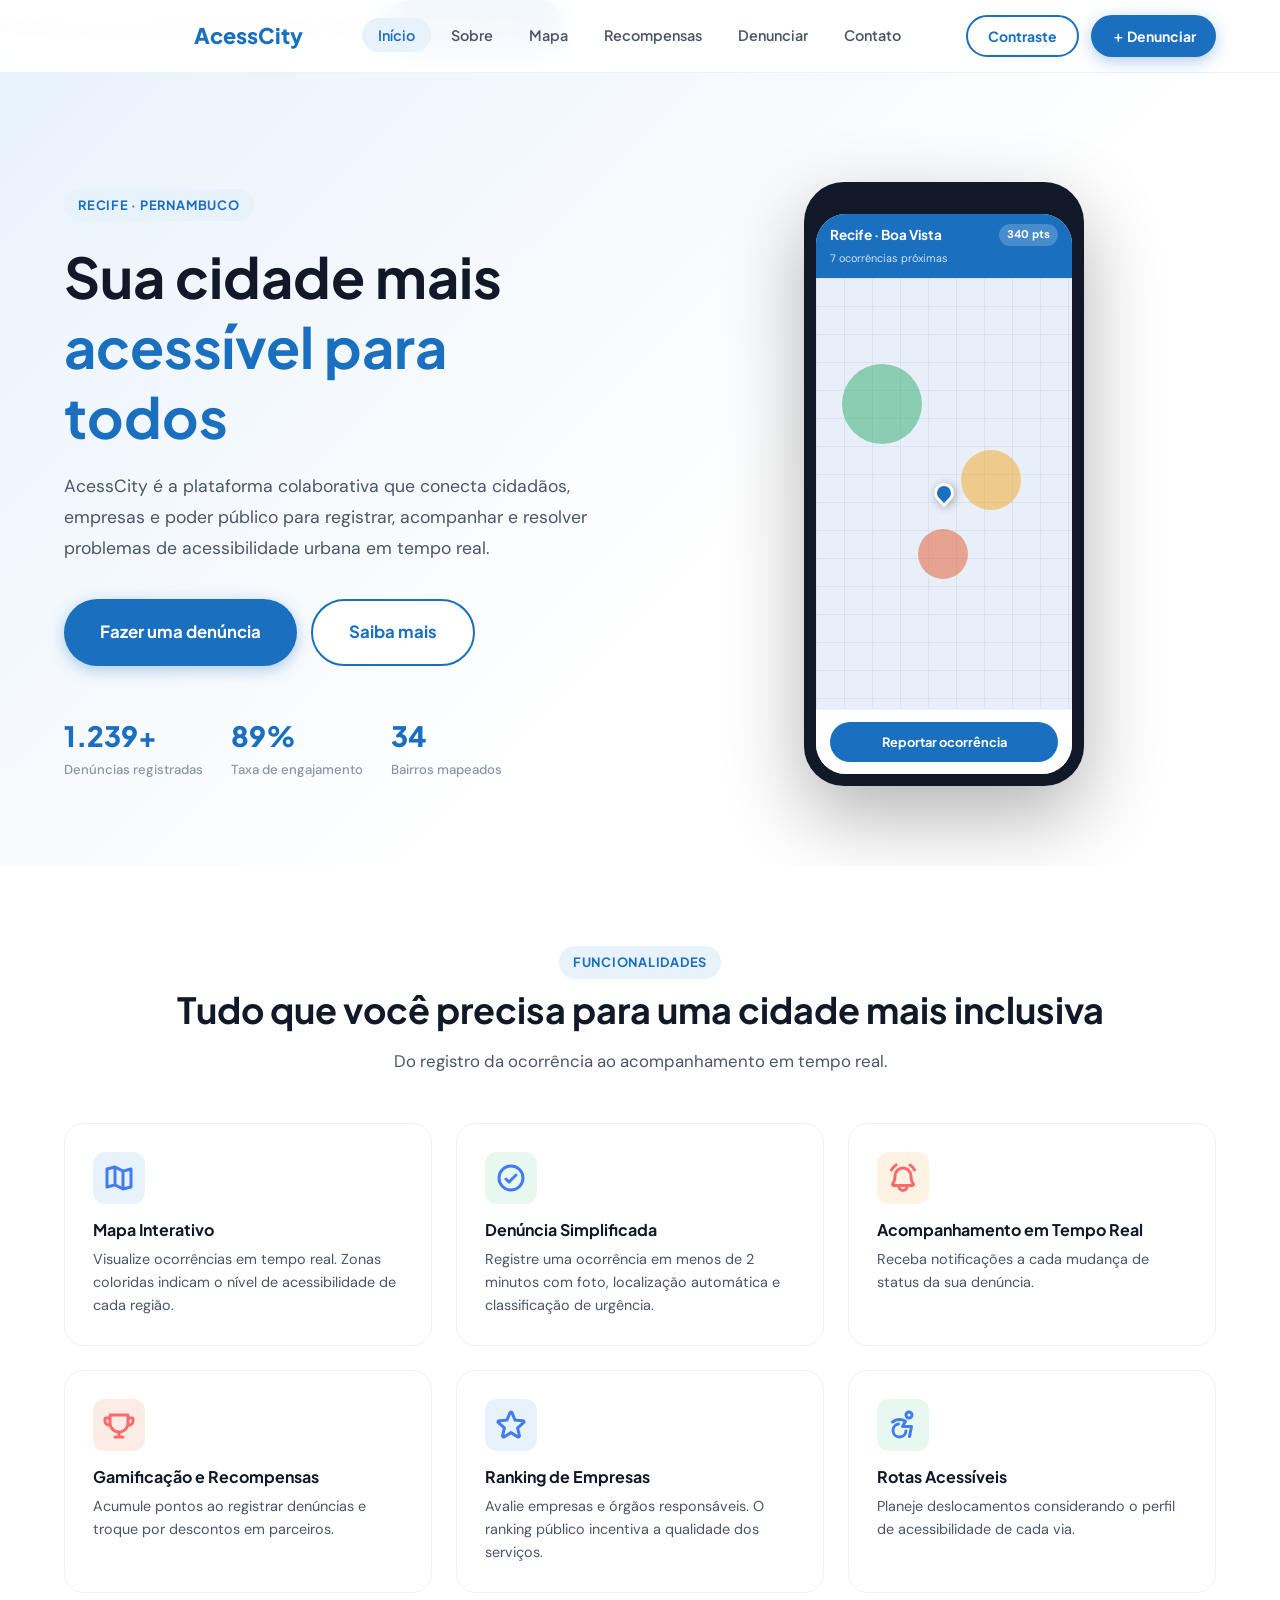
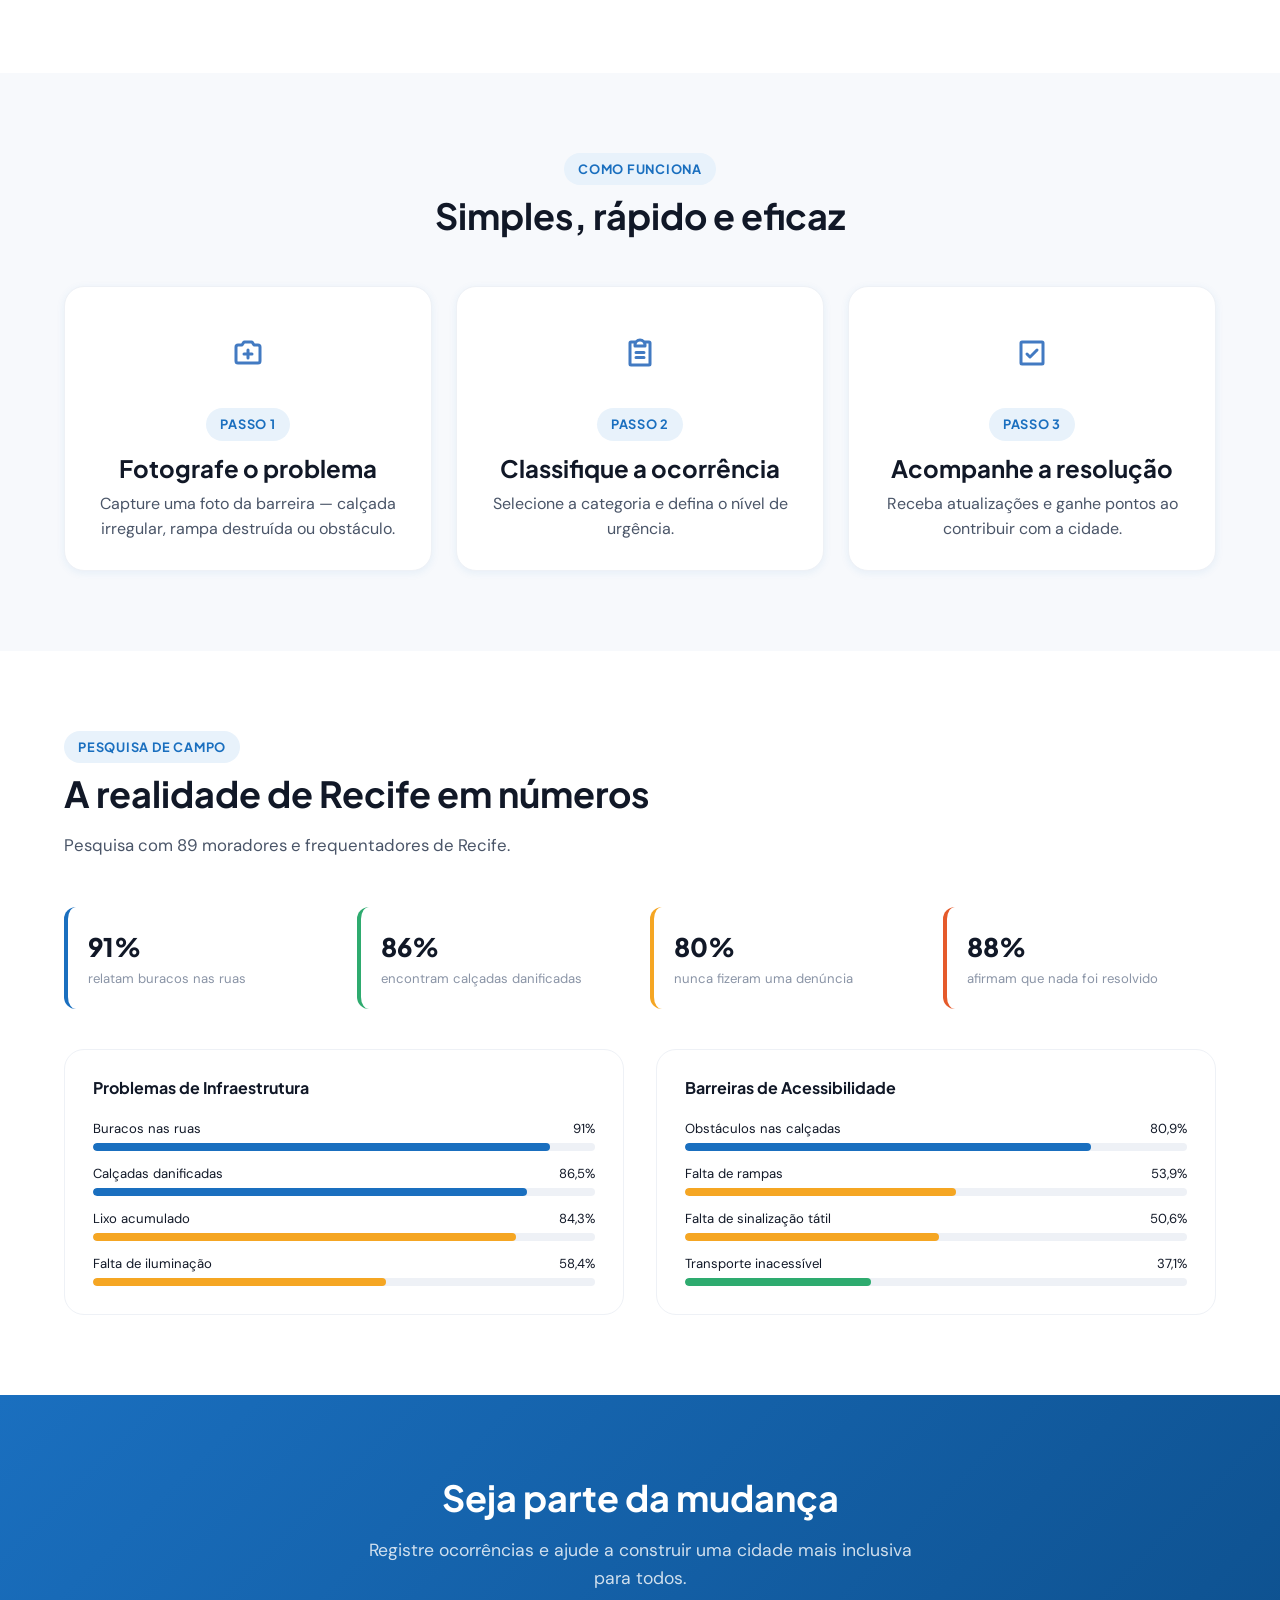
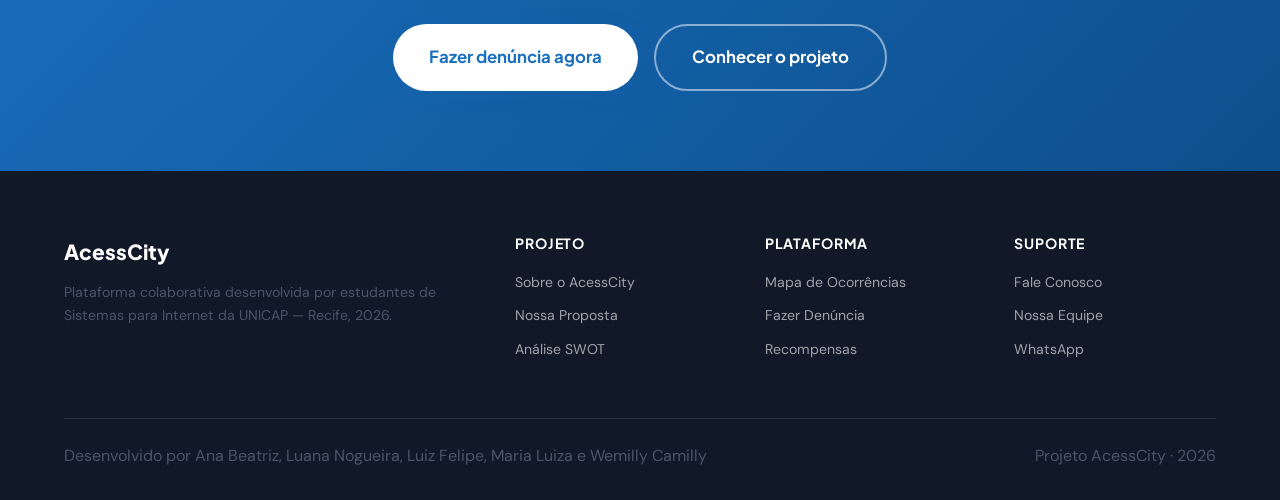
==== commit c26ee96d: "Update index.html" ====
--- a/index.html
+++ b/index.html
@@ -3,7 +3,7 @@
 <head>
   <meta charset="UTF-8" />
   <meta name="viewport" content="width=device-width, initial-scale=1.0" />
-  <title>AcessCity – Acessibilidade Urbana Colaborativa</title>
+  <title>AcessCity | Plataforma de Acessibilidade Urbana</title>
   <link rel="stylesheet" href="style.css" />
 </head>
 <body>
@@ -253,12 +253,13 @@
       </ul></nav>
     </div>
     <div class="footer-bottom">
-          <p>Desenvolvido por Ana Beatriz, Luana Nogueira, Luiz Felipe, Maria Luiza e Wemilly Camilly</p>
-    </div>
+  <p>Desenvolvido por Ana Beatriz, Luana Nogueira, Luiz Felipe, Maria Luiza e Wemilly Camilly</p>
+  <p>Projeto AcessCity · 2026</p>
+</div>
   </div>
 </footer>
 
 <button class="scroll-top">↑</button>
 <script src="script.js"></script>
 </body>
-</html>+</html>
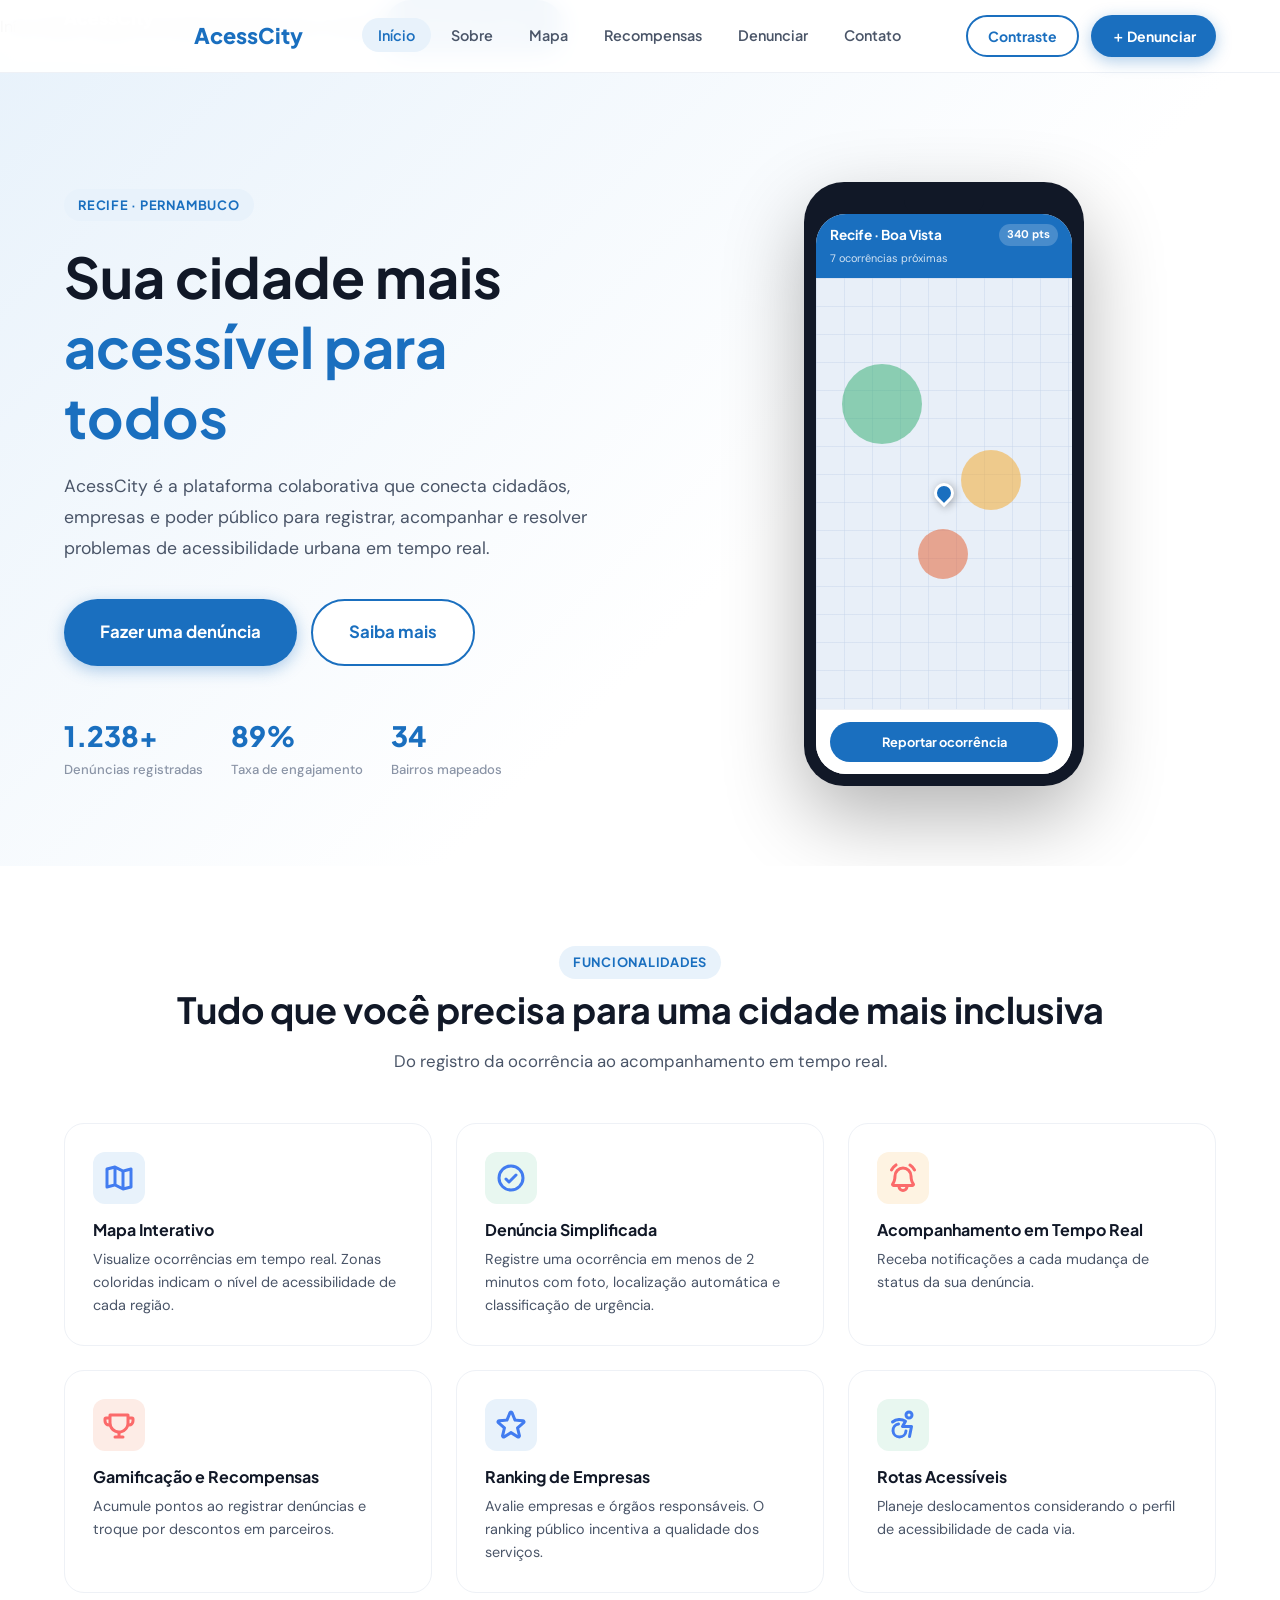
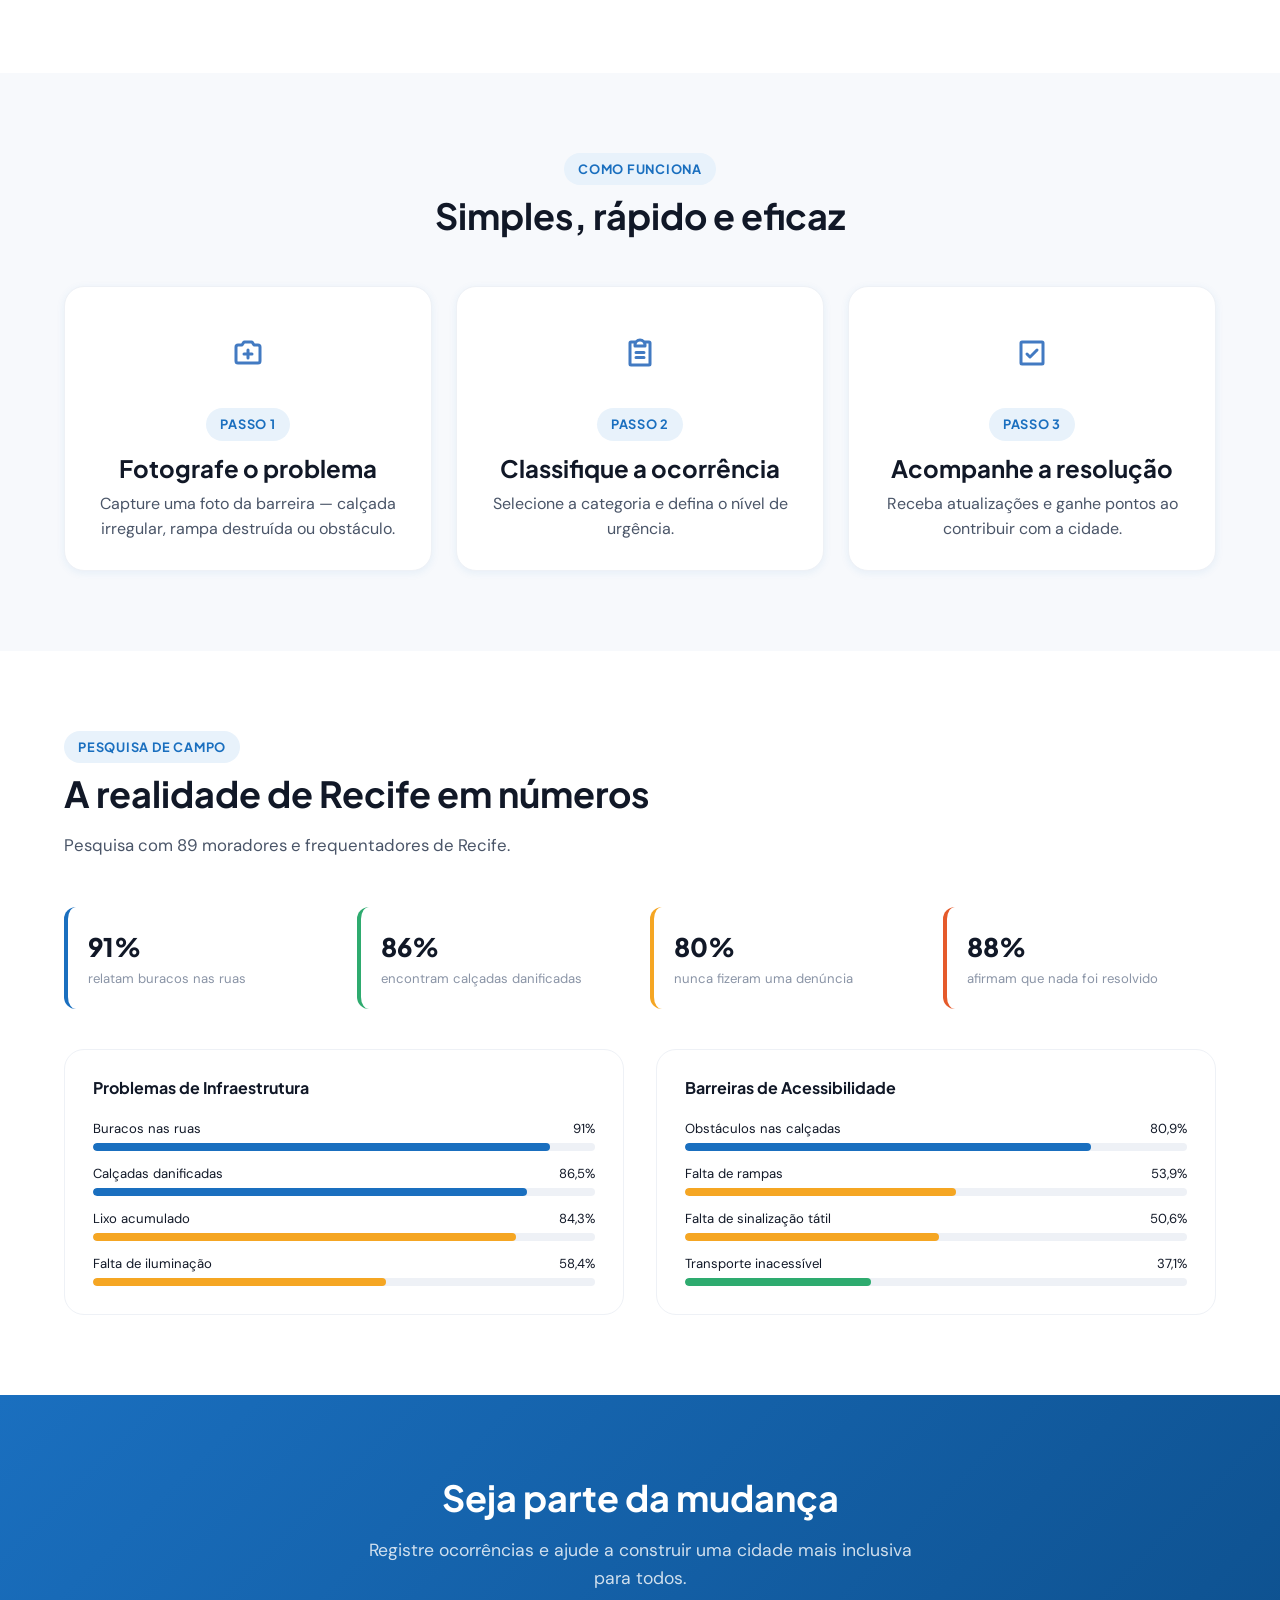
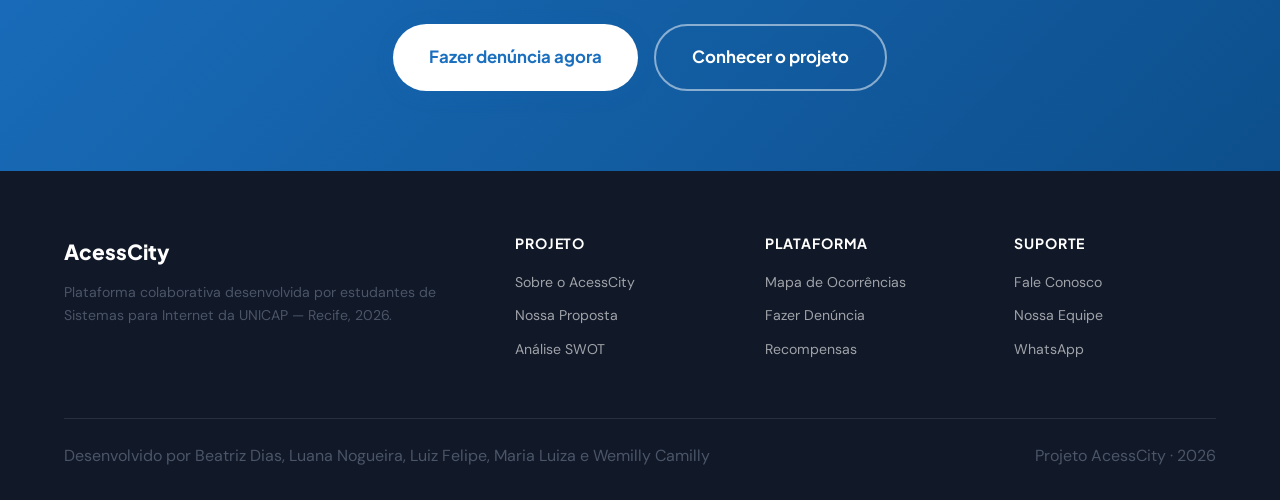
==== commit e5295858: "Update index.html" ====
--- a/index.html
+++ b/index.html
@@ -253,7 +253,7 @@
       </ul></nav>
     </div>
     <div class="footer-bottom">
-  <p>Desenvolvido por Ana Beatriz, Luana Nogueira, Luiz Felipe, Maria Luiza e Wemilly Camilly</p>
+  <p>Desenvolvido por Beatriz Dias, Luana Nogueira, Luiz Felipe, Maria Luiza e Wemilly Camilly</p>
   <p>Projeto AcessCity · 2026</p>
 </div>
   </div>
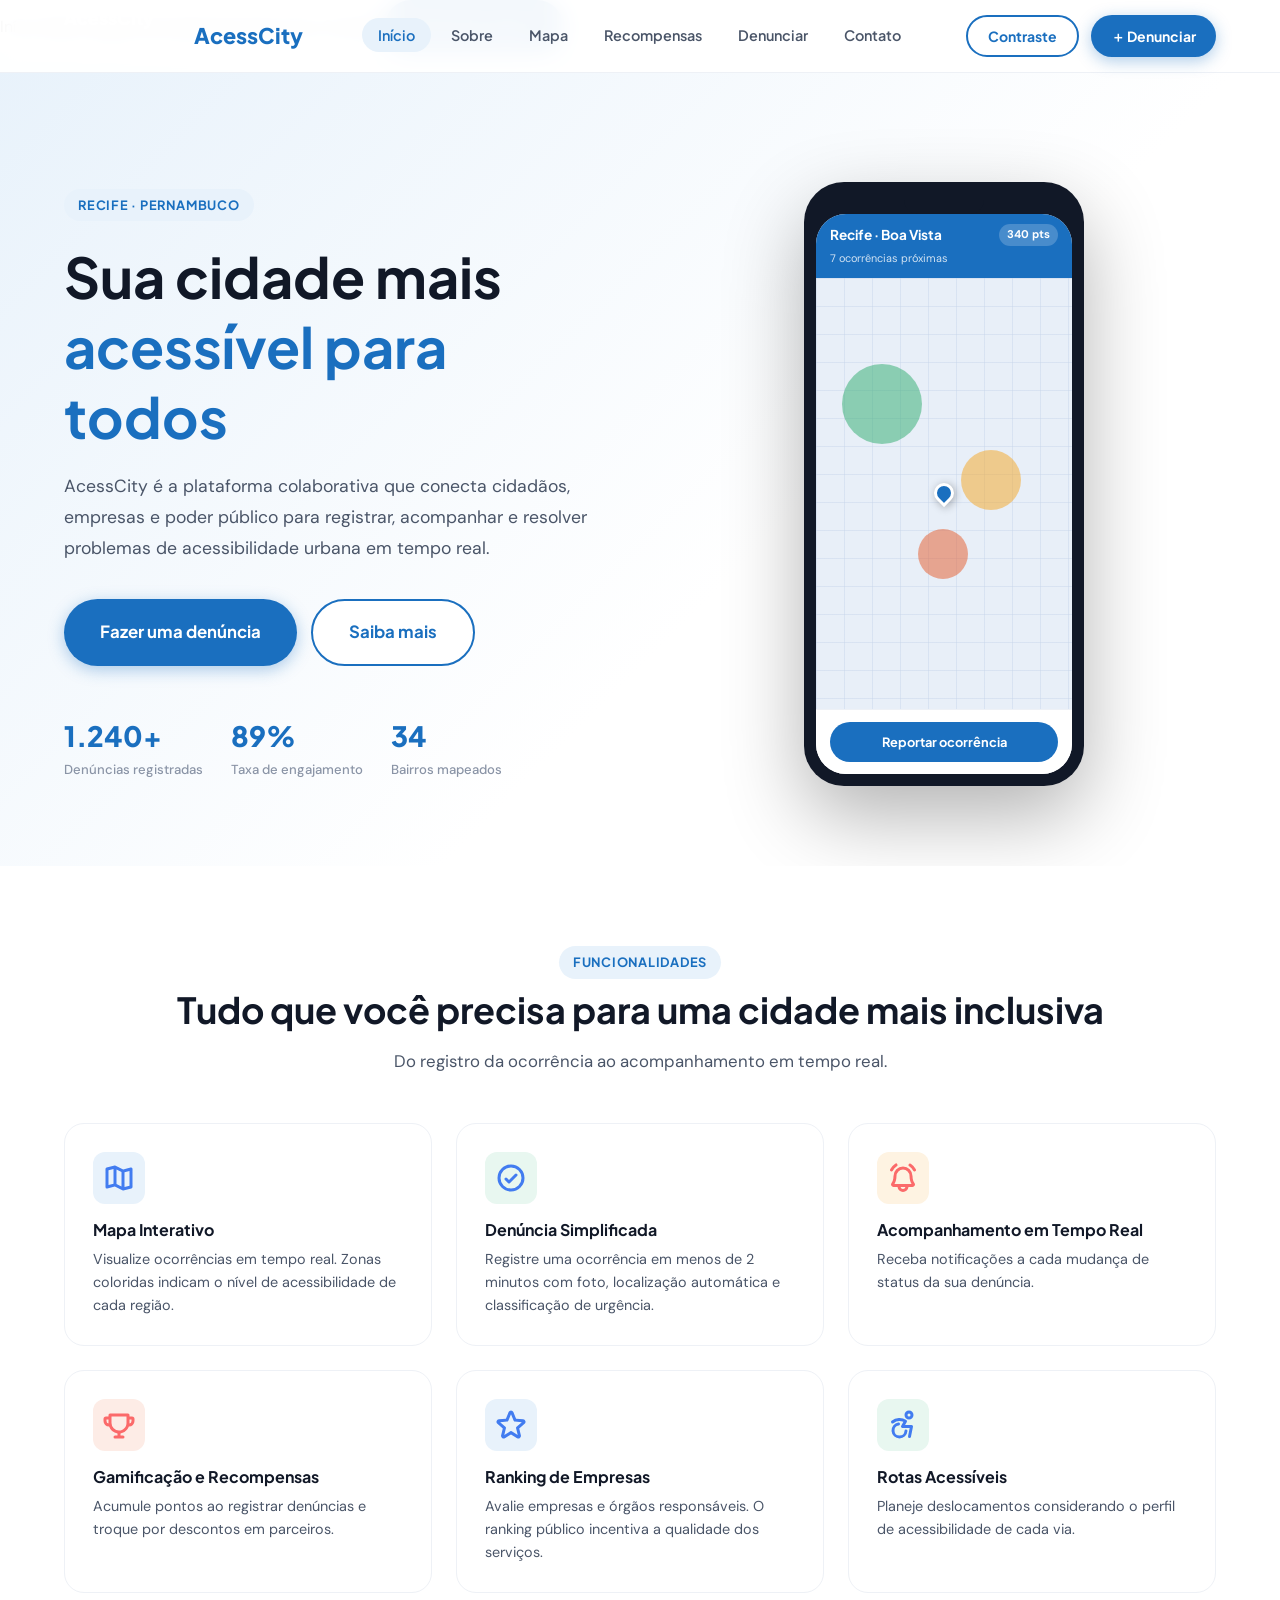
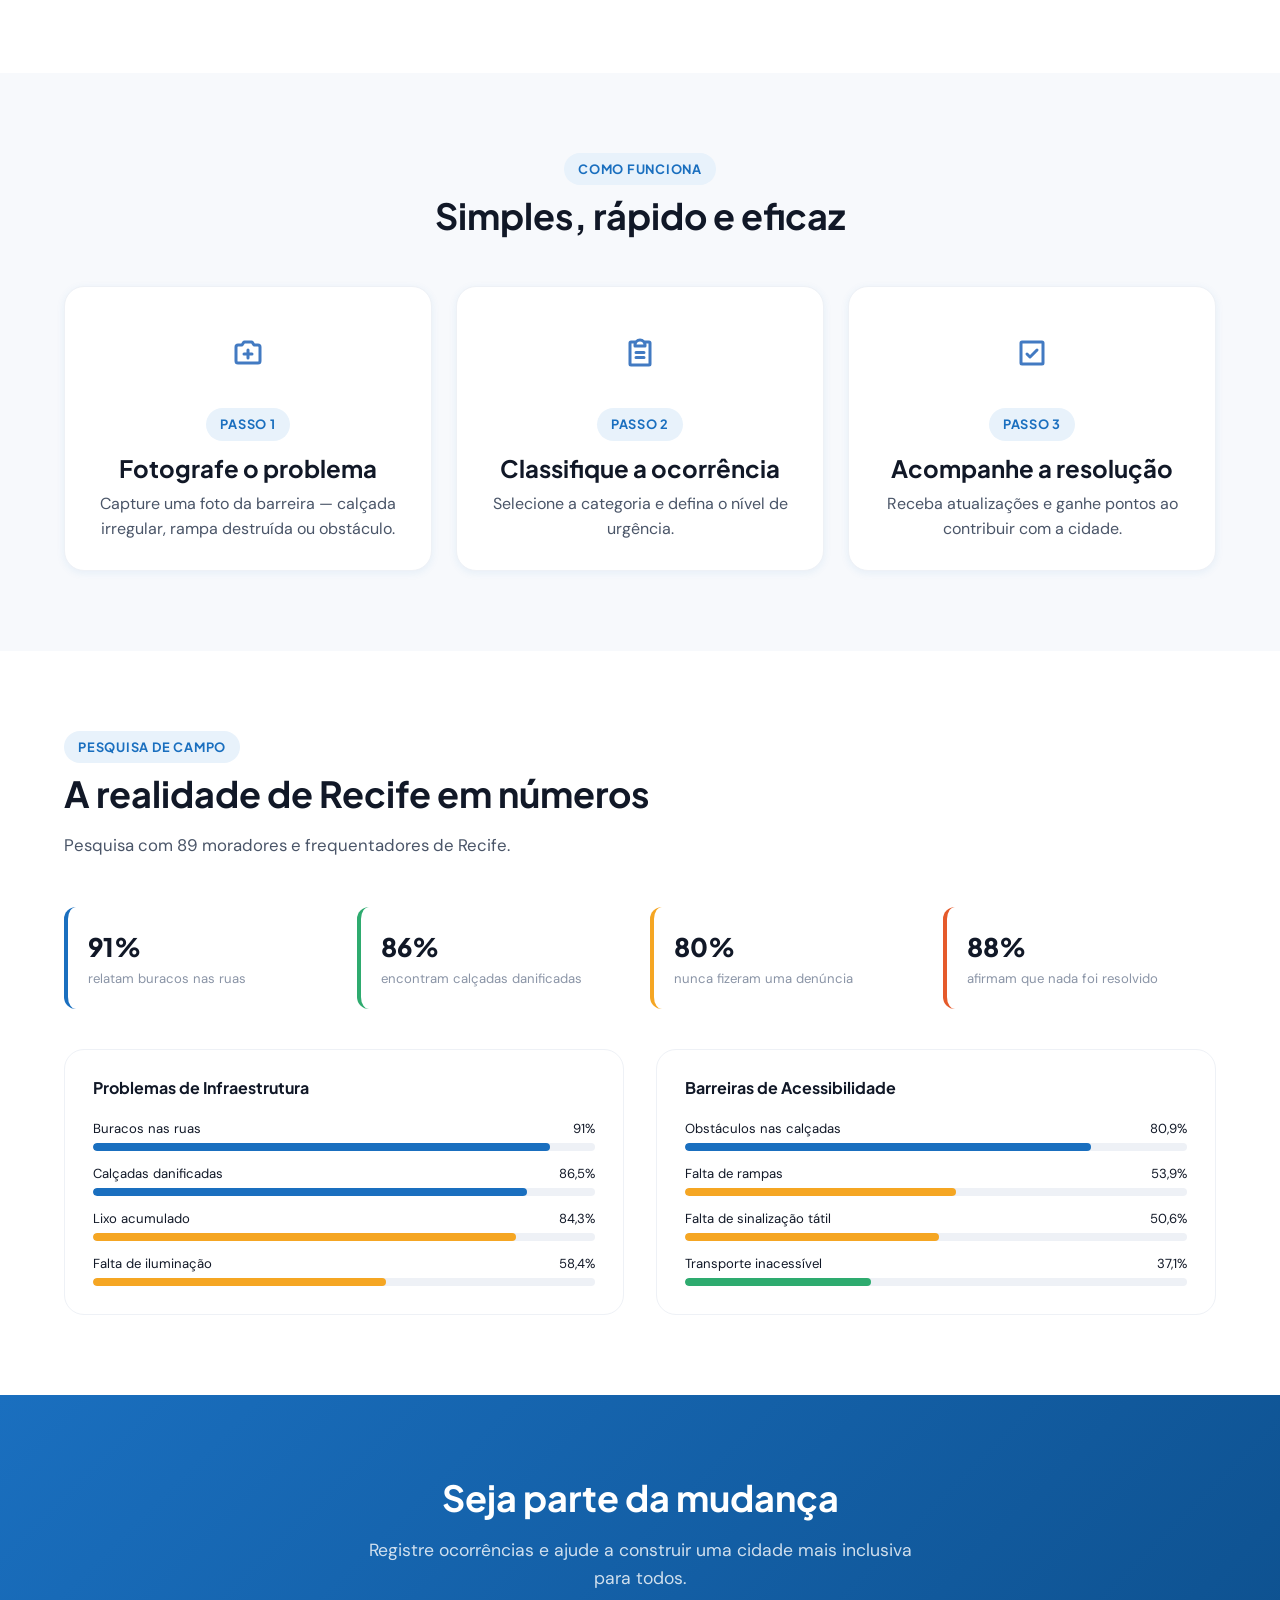
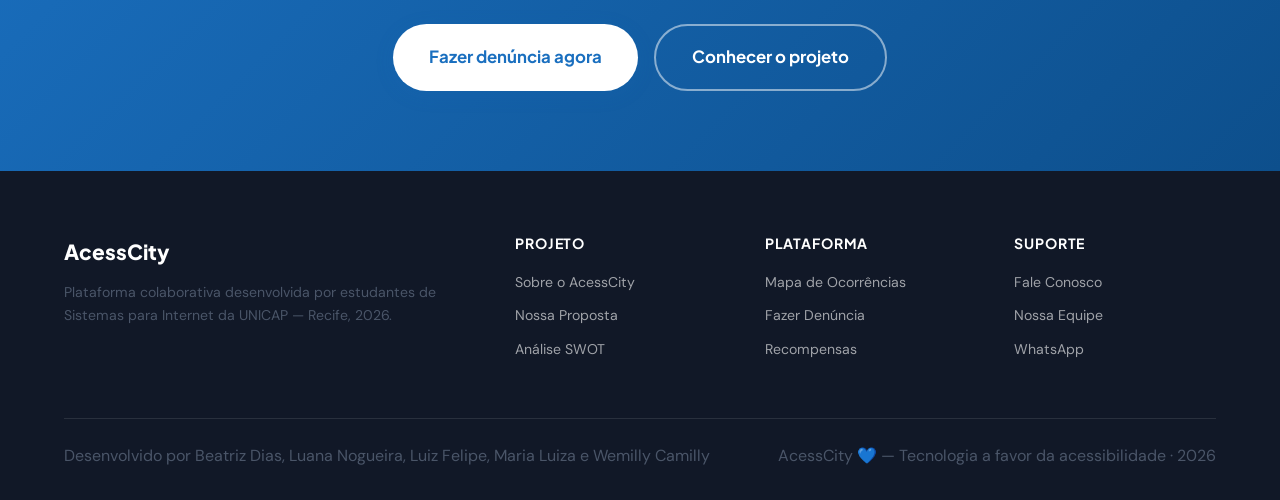
==== commit 3226a655: "Update index.html" ====
--- a/index.html
+++ b/index.html
@@ -254,7 +254,7 @@
     </div>
     <div class="footer-bottom">
   <p>Desenvolvido por Beatriz Dias, Luana Nogueira, Luiz Felipe, Maria Luiza e Wemilly Camilly</p>
-  <p>Projeto AcessCity · 2026</p>
+  <p>AcessCity 💙 — Tecnologia a favor da acessibilidade · 2026</p>
 </div>
   </div>
 </footer>
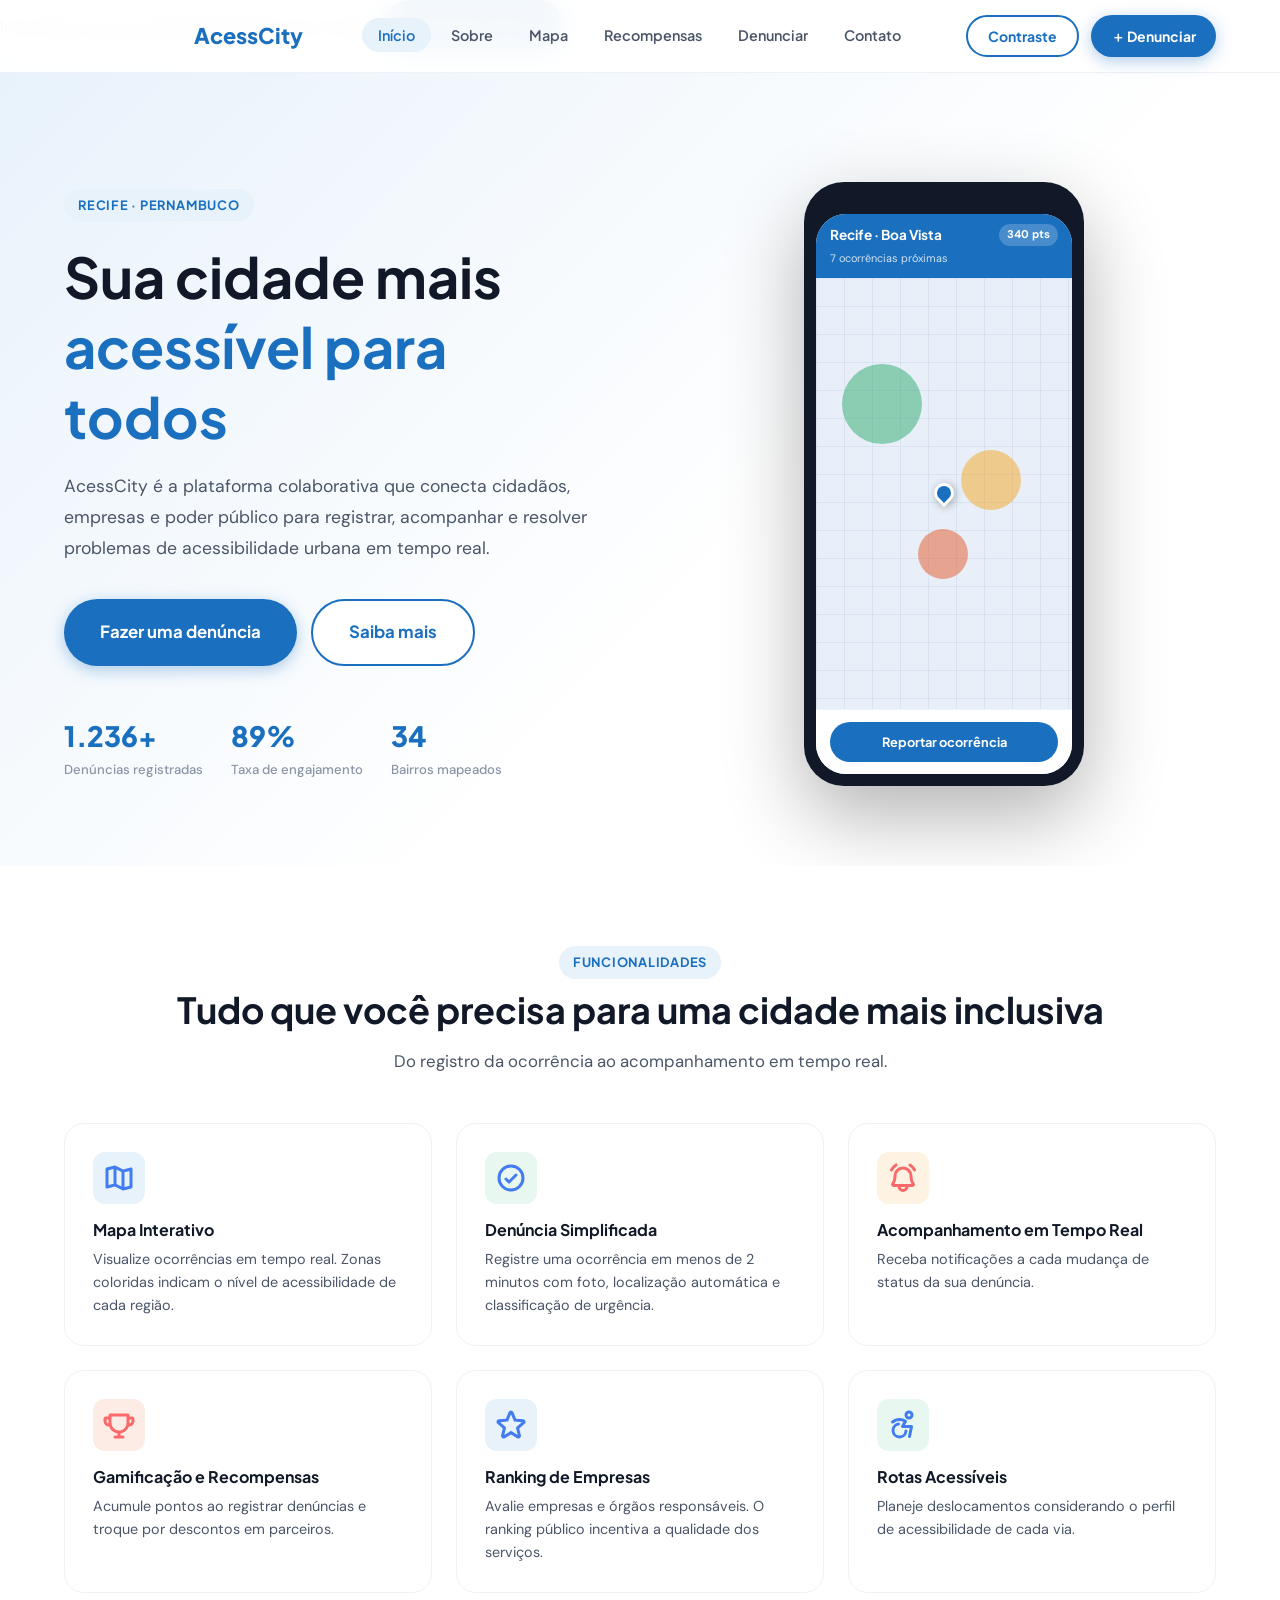
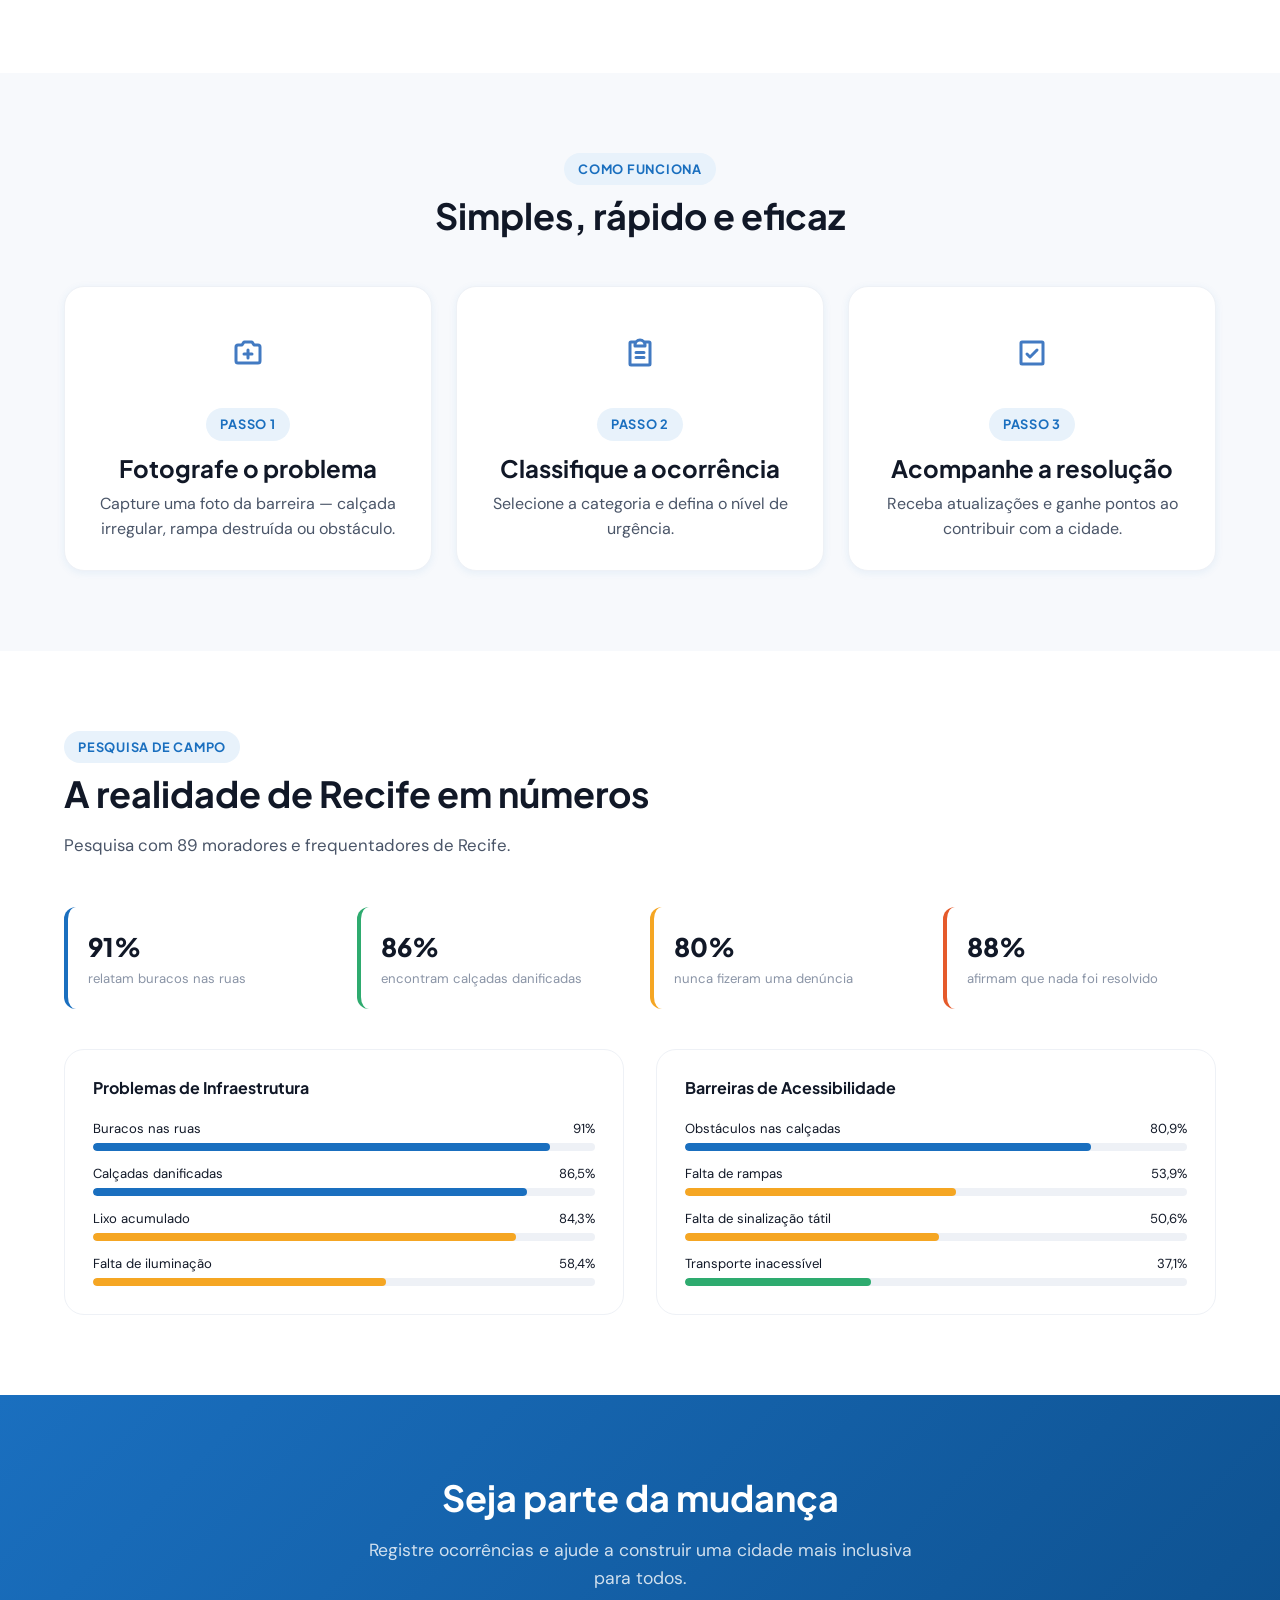
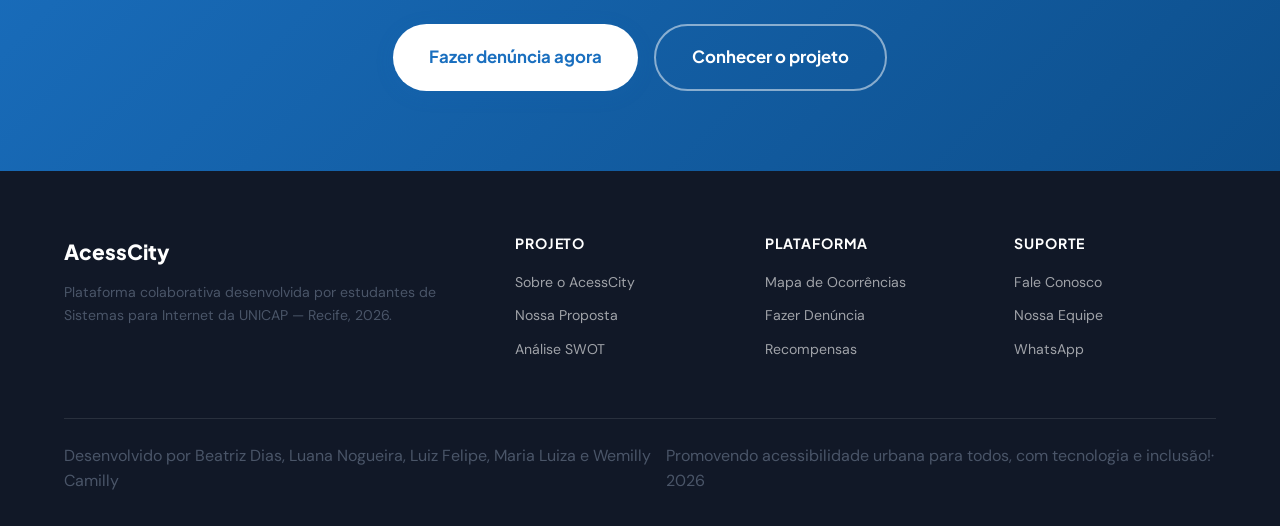
==== commit 4f2eb11c: "Update index.html" ====
--- a/index.html
+++ b/index.html
@@ -254,7 +254,7 @@
     </div>
     <div class="footer-bottom">
   <p>Desenvolvido por Beatriz Dias, Luana Nogueira, Luiz Felipe, Maria Luiza e Wemilly Camilly</p>
-  <p>AcessCity 💙 — Tecnologia a favor da acessibilidade · 2026</p>
+  <p><p>Promovendo acessibilidade urbana para todos, com tecnologia e inclusão!· 2026</p>
 </div>
   </div>
 </footer>
--- a/style.css
+++ b/style.css
@@ -214,10 +214,34 @@
 .oc-card-inner { display: flex; gap: 12px; align-items: flex-start; }
 .oc-body { flex: 1; min-width: 0; }
 
-/* ── FILTROS ── */
+/* ── FILTROS ANTIGOS / BOTÕES ── */
 .filtros { display: flex; gap: 8px; flex-wrap: wrap; margin-bottom: 20px; }
 .filtro-btn { padding: 8px 16px; border-radius: var(--radius-full); border: 1.5px solid var(--cinza-300); font-size: 0.85rem; font-weight: 600; font-family: var(--fonte-titulo); color: var(--cinza-700); background: var(--branco); transition: var(--trans); cursor: pointer; }
 .filtro-btn.active, .filtro-btn:hover { background: var(--azul-primario); border-color: var(--azul-primario); color: var(--branco); }
+
+/* ── FILTROS AVANÇADOS (NOVO) ── */
+.filtros-avancados {
+    background-color: var(--cinza-100, #f8f9fa);
+    padding: 12px 16px;
+    border-radius: var(--radius-md, 8px);
+    border: 1.5px solid var(--cinza-300, #e2e8f0);
+}
+
+.filtros-avancados select {
+    padding: 8px 12px;
+    border: 1.5px solid var(--cinza-300, #ccc);
+    border-radius: var(--radius-sm, 6px);
+    font-size: 0.9rem;
+    background-color: #fff;
+    color: var(--cinza-800, #333);
+    outline: none;
+    transition: var(--trans, 0.2s);
+}
+
+.filtros-avancados select:focus {
+    border-color: var(--azul-primario, #1a6fbf);
+    box-shadow: 0 0 0 3px rgba(26, 111, 191, 0.12);
+}
 
 /* ── FORMULÁRIO ── */
 .form-section { background: var(--cinza-100); }
@@ -411,6 +435,16 @@
   .footer-grid { grid-template-columns: 1fr; }
   .footer-bottom { flex-direction: column; gap: 8px; text-align: center; }
   .form-card { padding: 28px 20px; }
+  
+  /* Ajuste responsivo dos filtros avançados em telas menores */
+  .filtros-avancados {
+      flex-direction: column;
+      align-items: stretch !important;
+  }
+  .filtros-avancados select, 
+  .filtros-avancados button {
+      width: 100%;
+  }
 }
 @media (max-width: 480px) {
   .phone-mockup { width: 240px; }
@@ -420,7 +454,7 @@
 }
 
 .logo-icon {
-    width: 200px;       
+    width: 200px;        
     height: 200px;
     background: none; 
     border-radius: 0;
@@ -433,4 +467,4 @@
     width: 100%;
     height: 100%;
     object-fit: contain;
-}+}
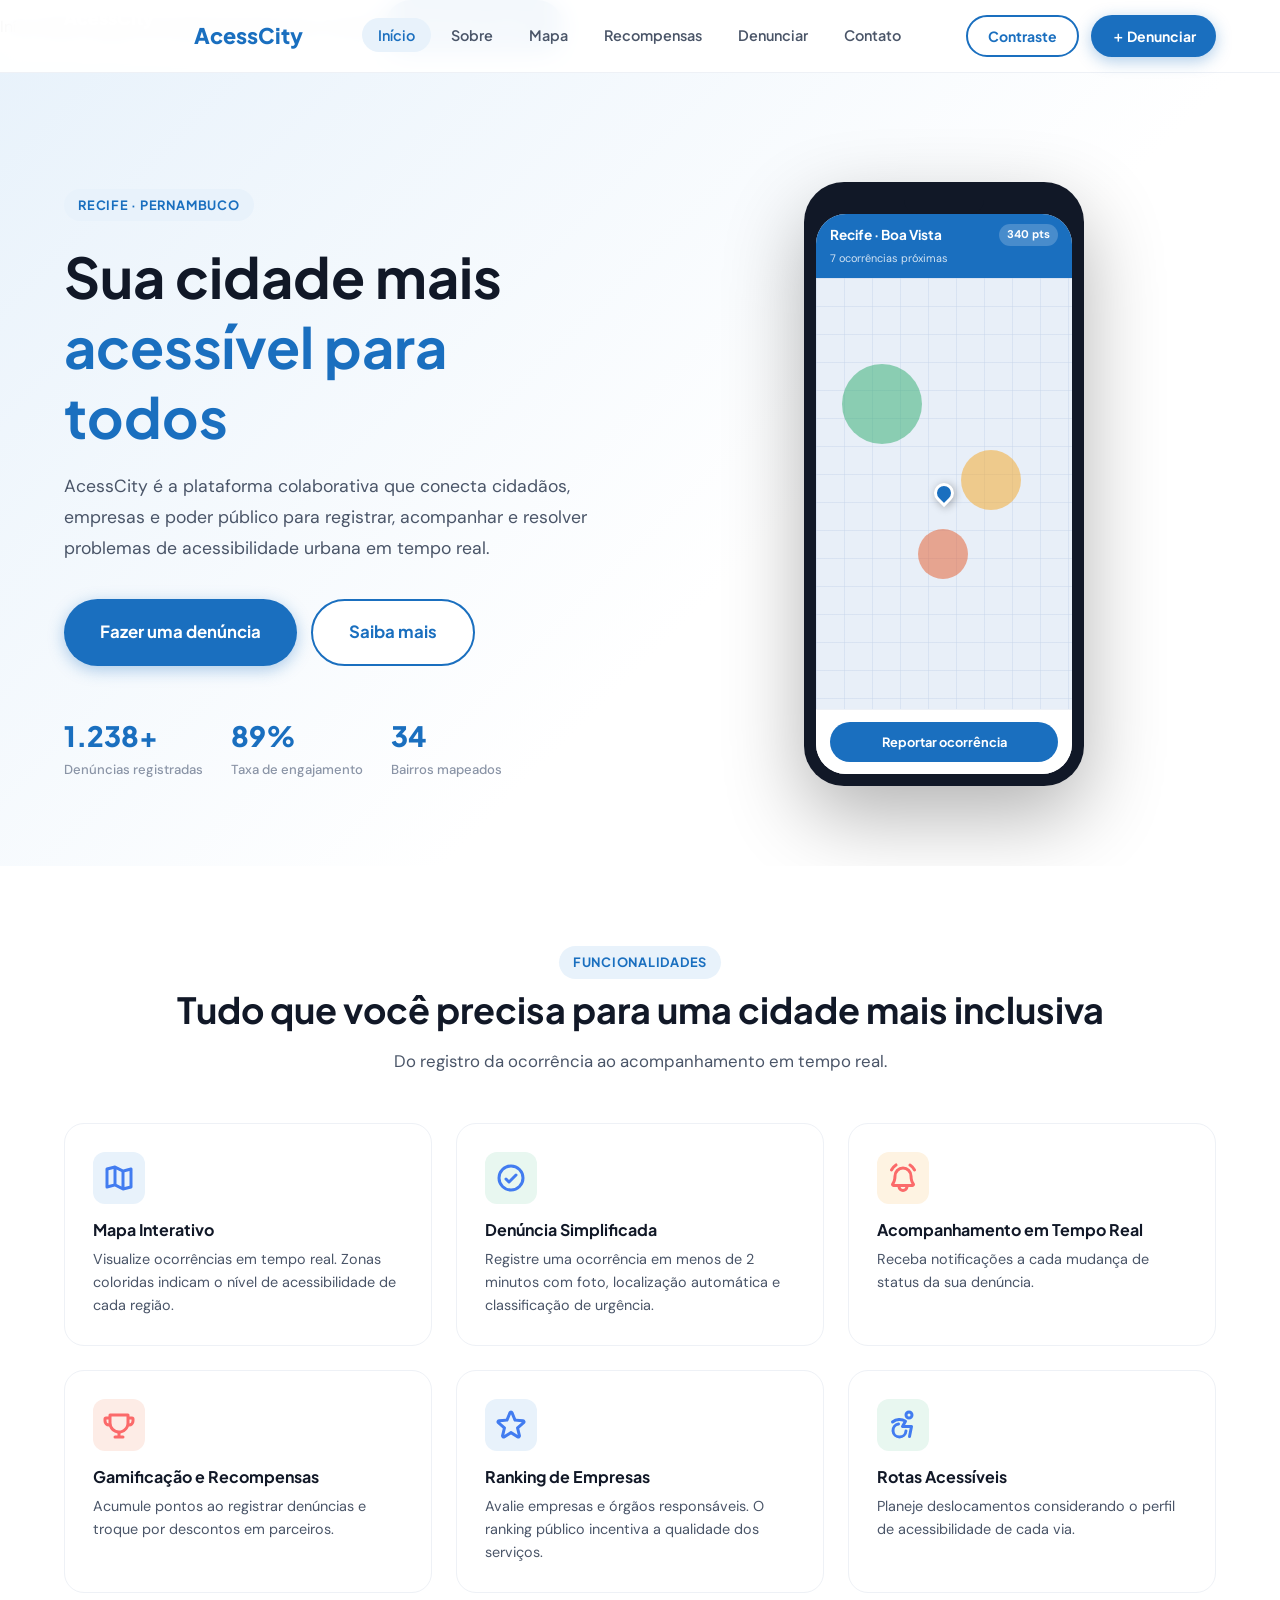
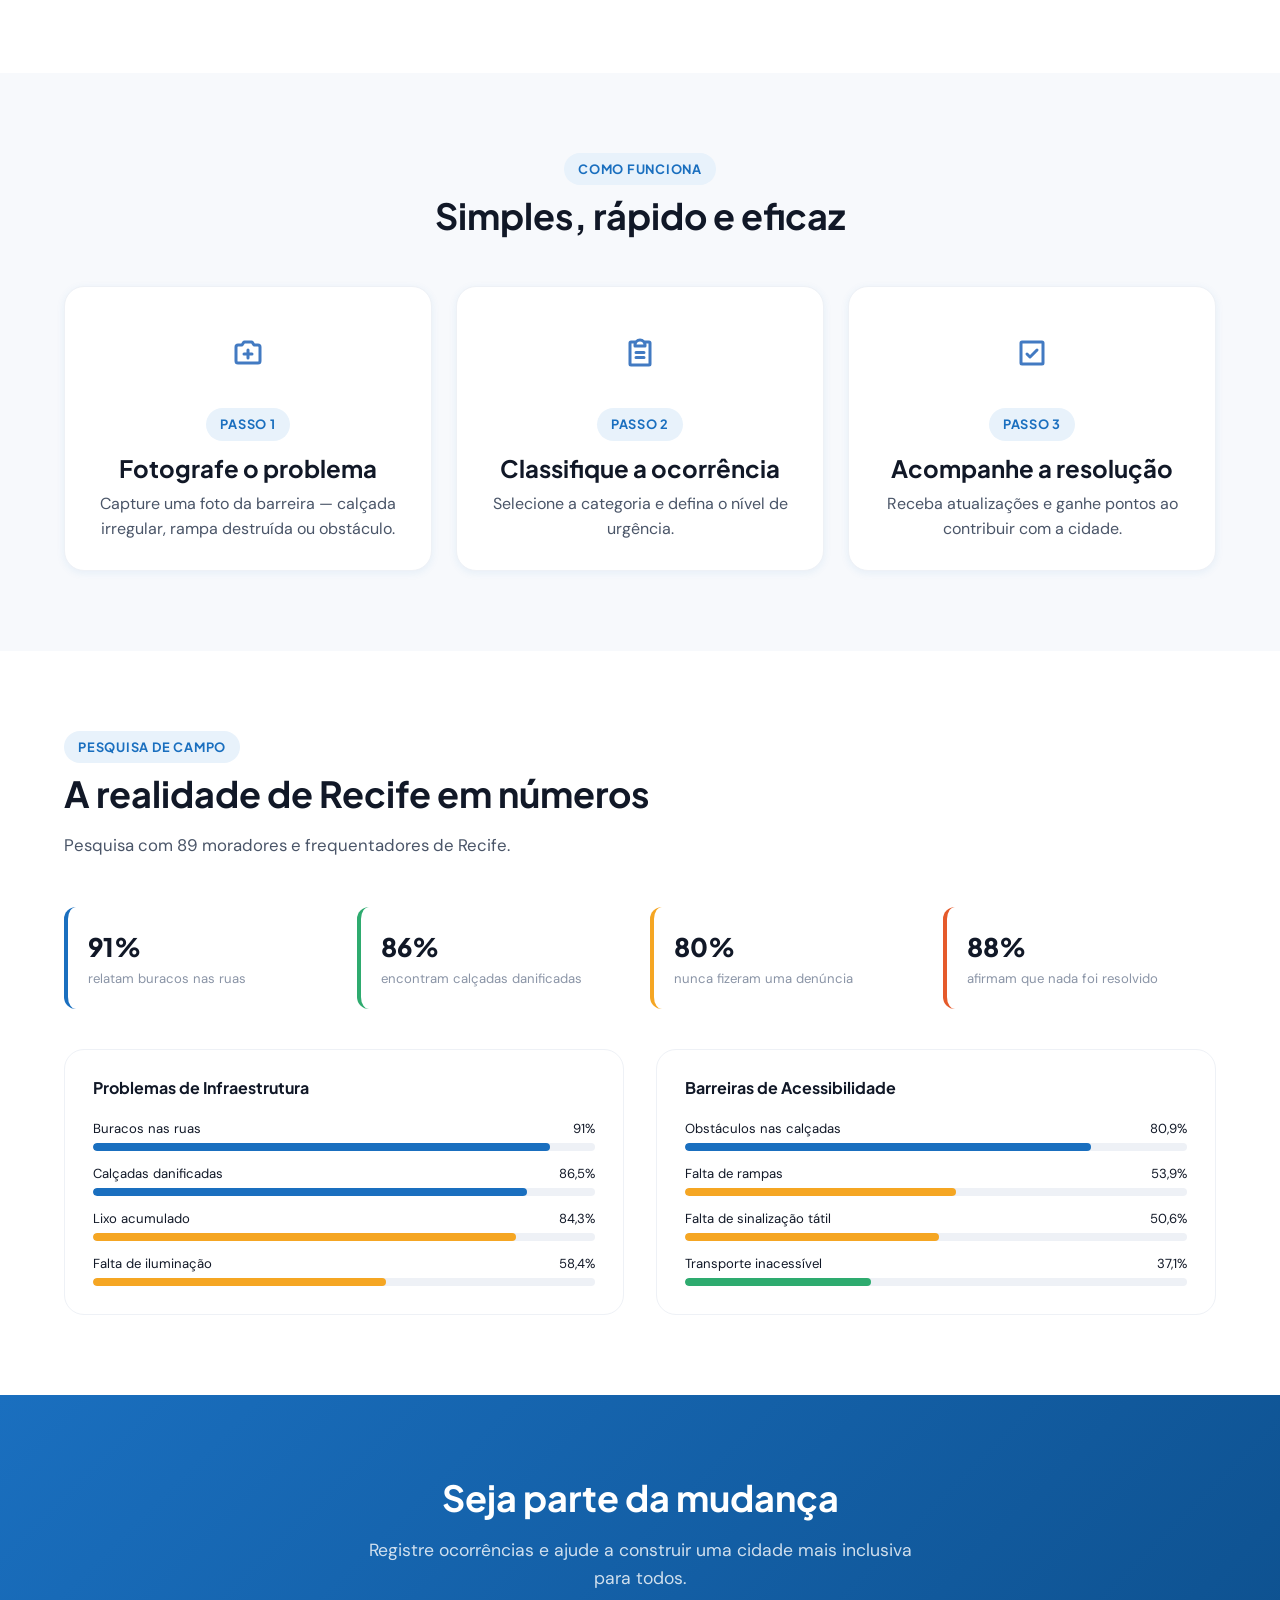
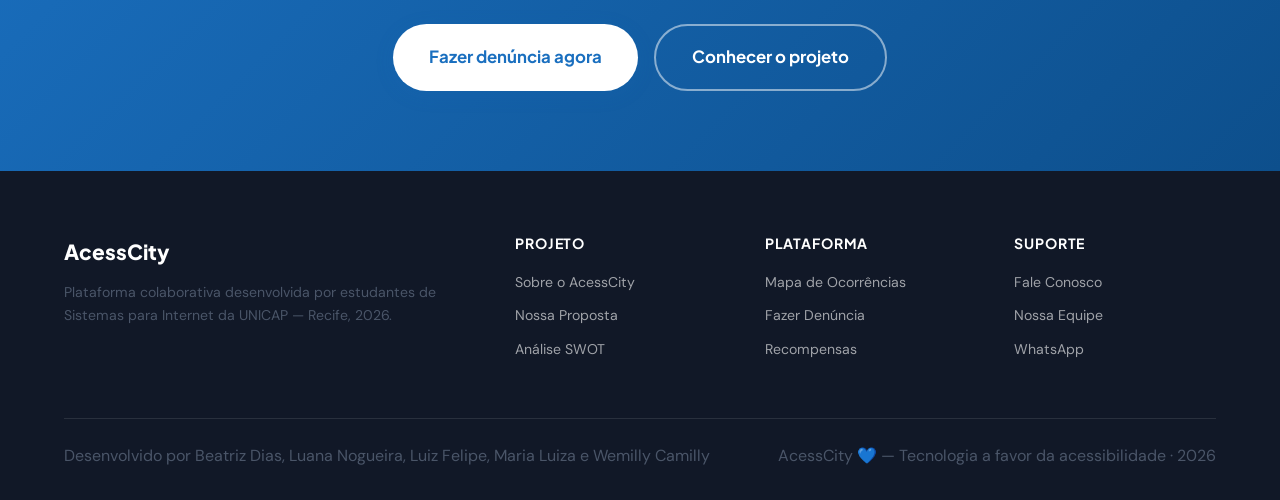
==== commit 387fe90d: "Update index.html" ====
--- a/index.html
+++ b/index.html
@@ -254,7 +254,7 @@
     </div>
     <div class="footer-bottom">
   <p>Desenvolvido por Beatriz Dias, Luana Nogueira, Luiz Felipe, Maria Luiza e Wemilly Camilly</p>
-  <p><p>Promovendo acessibilidade urbana para todos, com tecnologia e inclusão!· 2026</p>
+  <p><p>AcessCity 💙 — Tecnologia a favor da acessibilidade · 2026</p>
 </div>
   </div>
 </footer>
